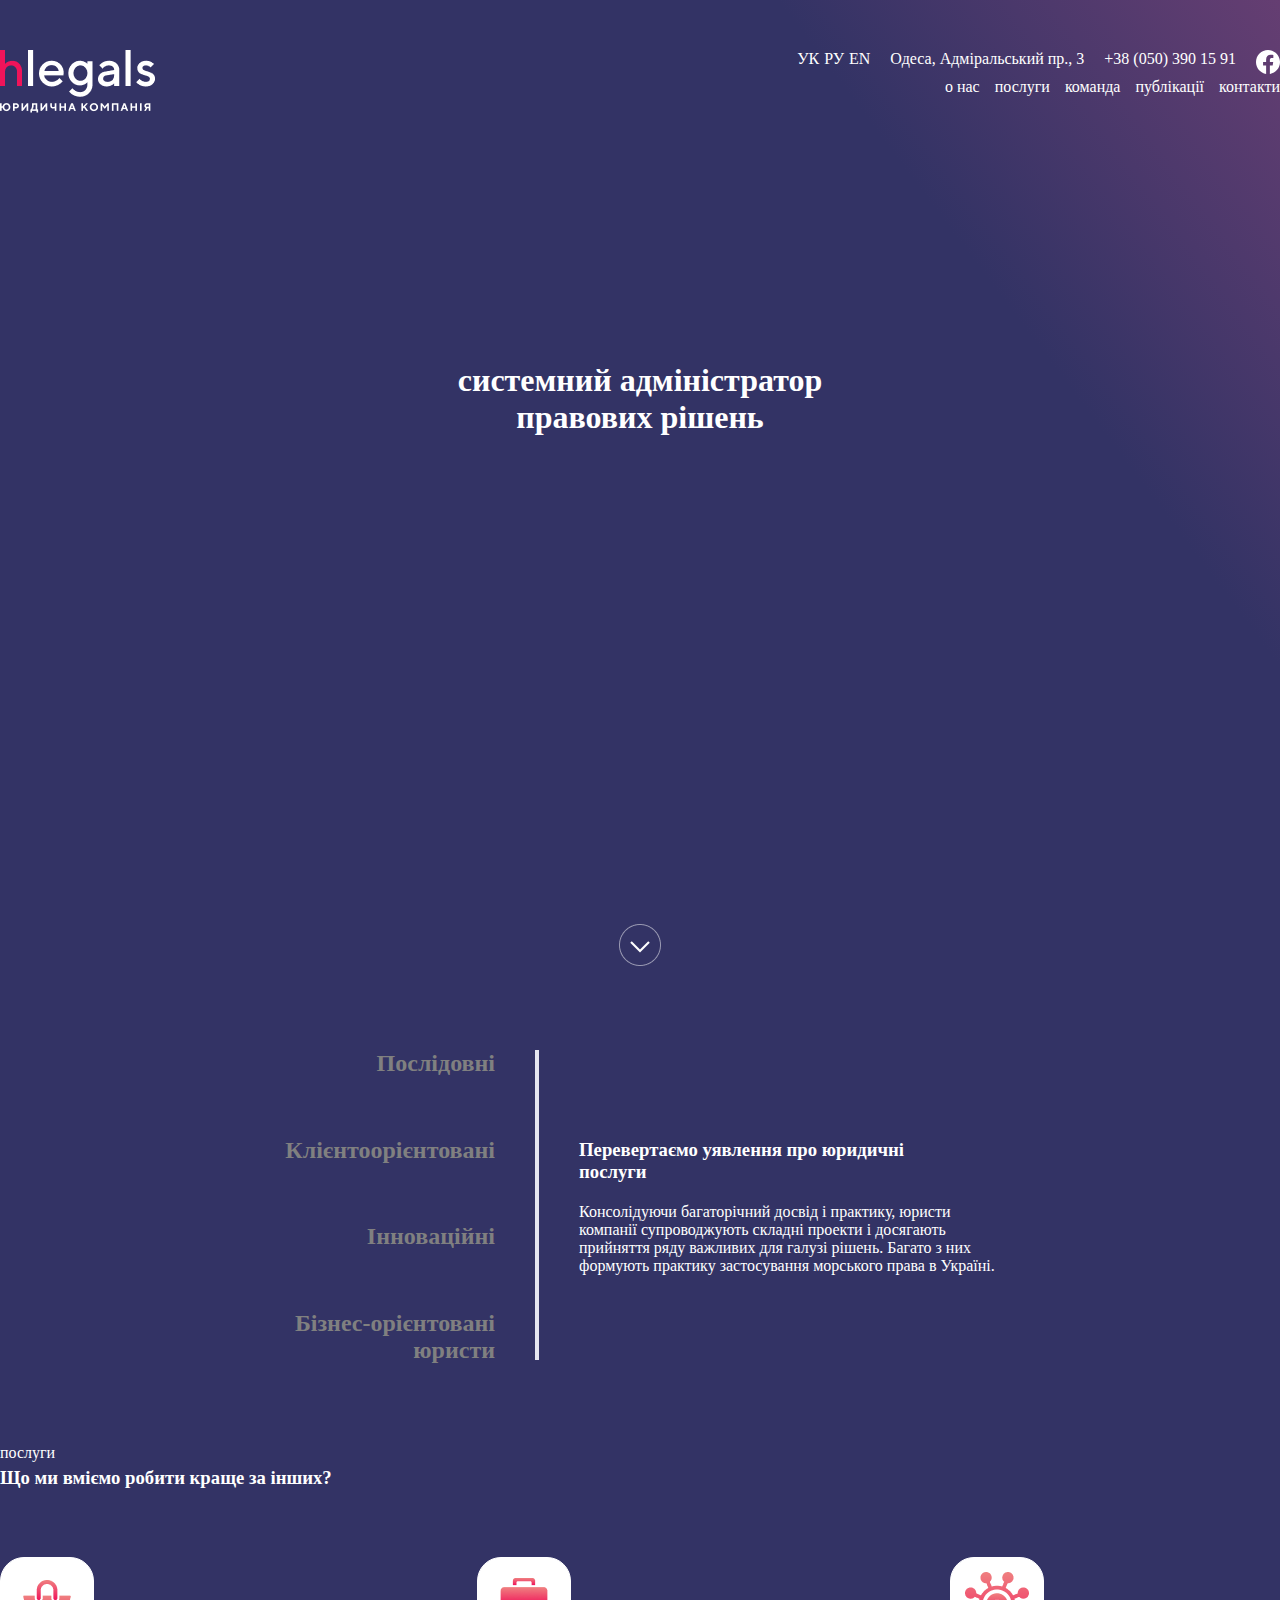
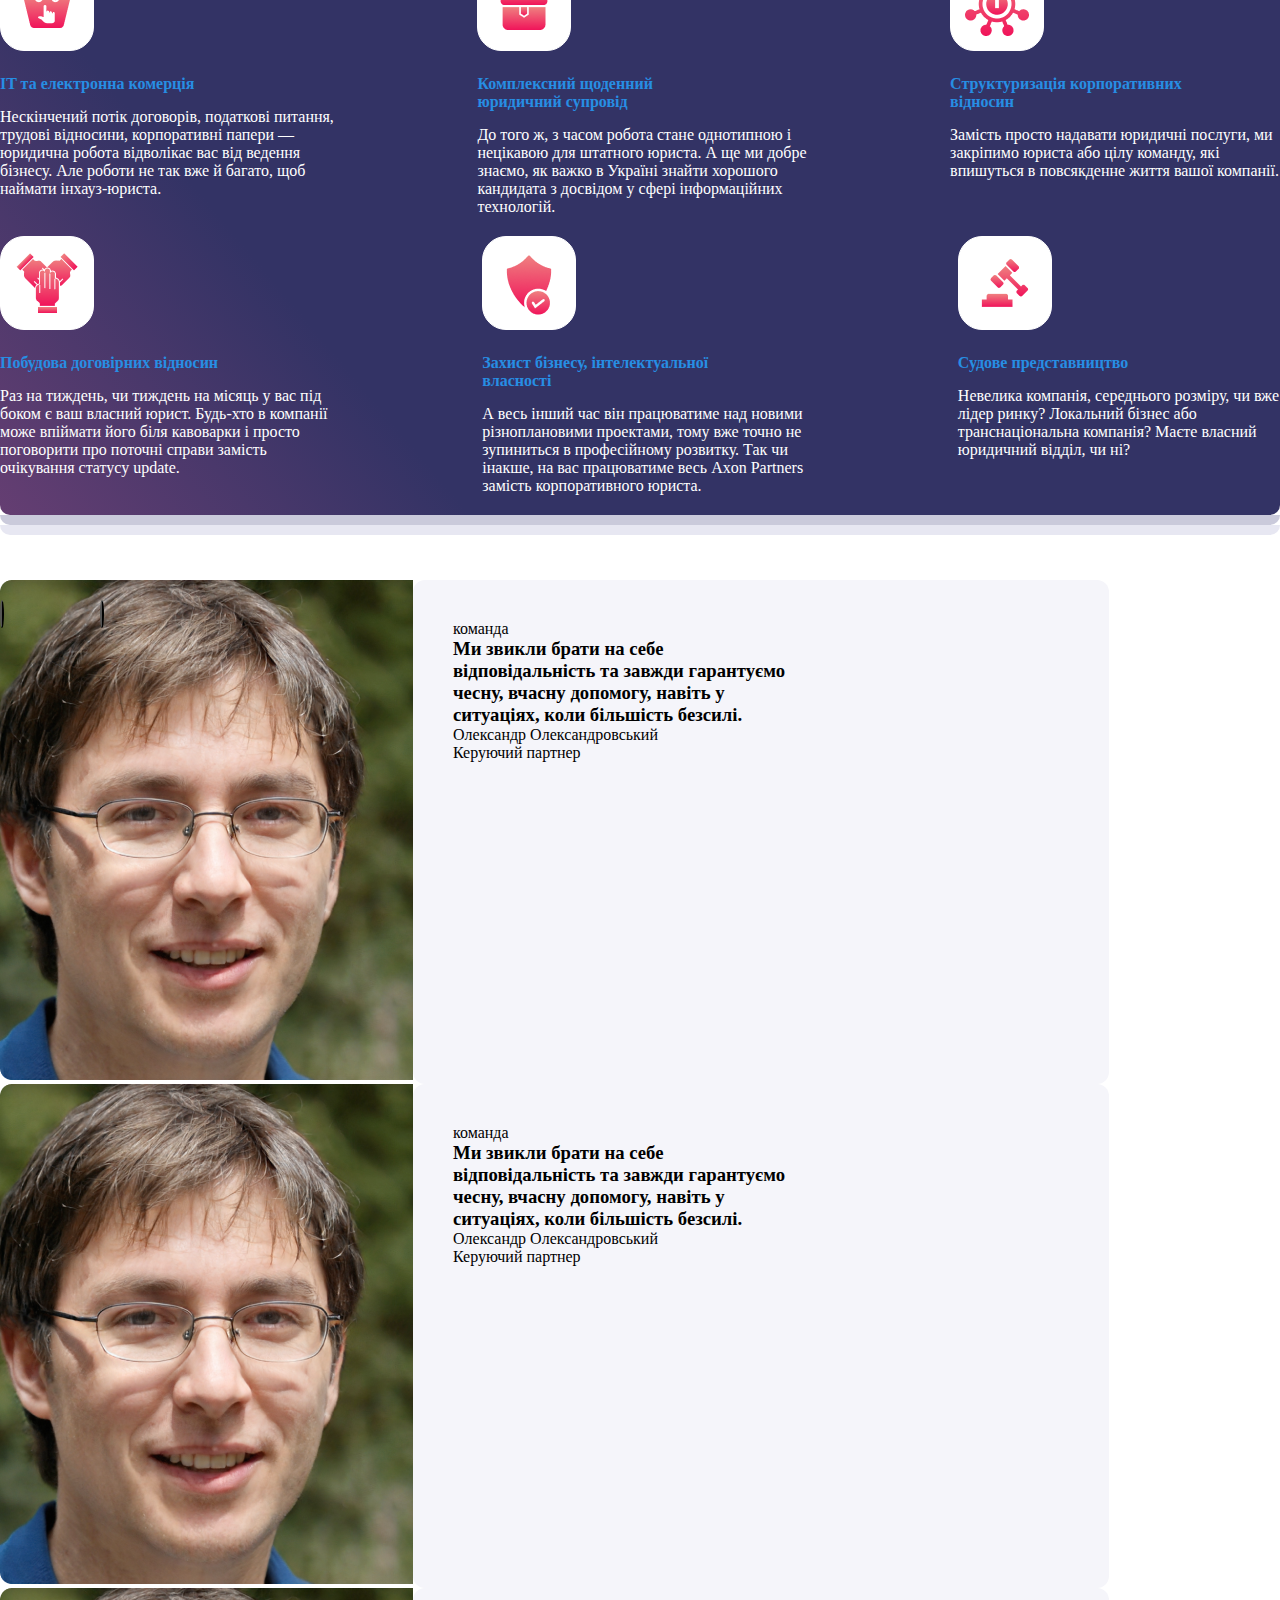
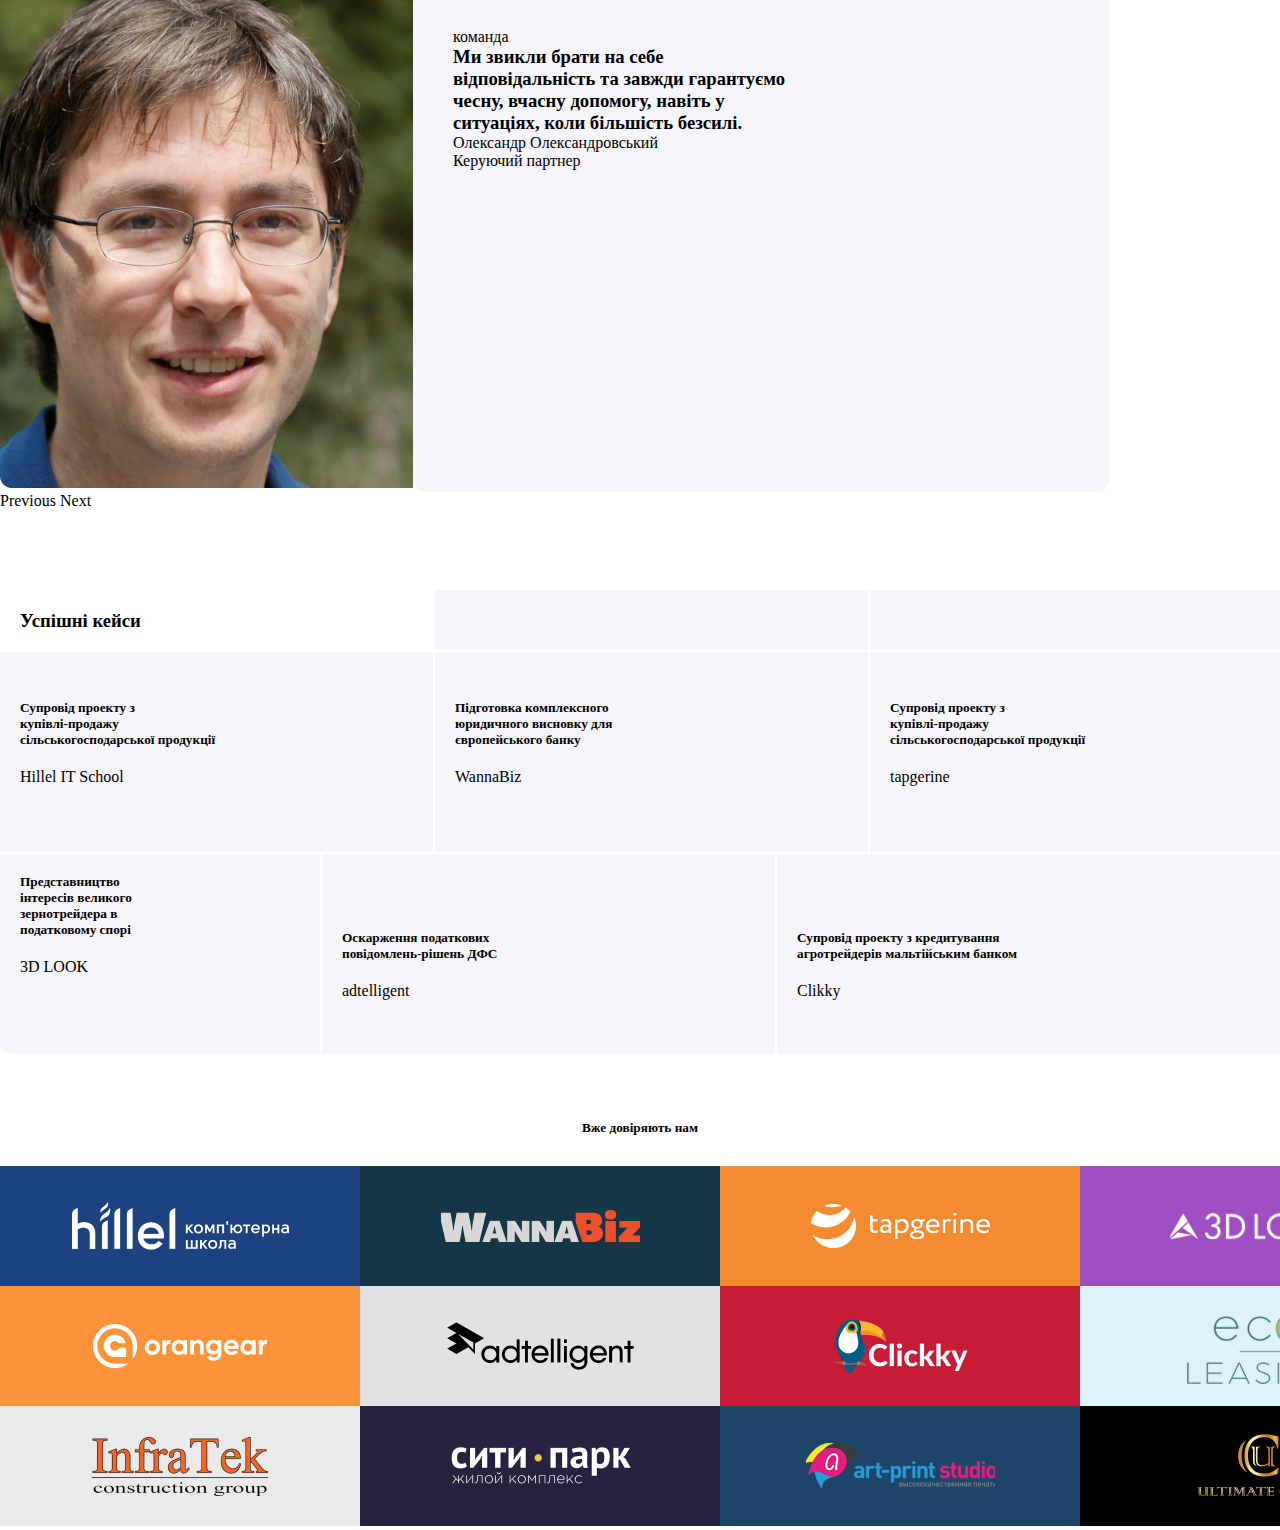
==== index.html @ 495574b4 "a lot of work to do" ====
<!DOCTYPE html>
<html lang="en">
<head>
    <meta charset="UTF-8">
    <meta http-equiv="X-UA-Compatible" content="IE=edge">
    <meta name="viewport" content="width=device-width, initial-scale=1.0">
    <link href="https://cdn.jsdelivr.net/npm/bootstrap@5.3.0-alpha1/dist/css/bootstrap.min.css" rel="stylesheet" integrity="sha384-GLhlTQ8iRABdZLl6O3oVMWSktQOp6b7In1Zl3/Jr59b6EGGoI1aFkw7cmDA6j6gD" crossorigin="anonymous">
    <link rel="stylesheet" href="./styles/styles.css">
    <script src="https://cdn.jsdelivr.net/npm/@popperjs/core@2.11.6/dist/umd/popper.min.js" integrity="sha384-oBqDVmMz9ATKxIep9tiCxS/Z9fNfEXiDAYTujMAeBAsjFuCZSmKbSSUnQlmh/jp3" crossorigin="anonymous"></script>
<script src="https://cdn.jsdelivr.net/npm/bootstrap@5.3.0-alpha1/dist/js/bootstrap.min.js" integrity="sha384-mQ93GR66B00ZXjt0YO5KlohRA5SY2XofN4zfuZxLkoj1gXtW8ANNCe9d5Y3eG5eD" crossorigin="anonymous"></script>
    <title>Exam</title>
</head>
<body>
<header class="gradient_bg">
<div class="container white_text">
<div class="wrap nav_position">
<div class="Logo"><a href=""><img src="./images/Logo_Min.png" alt="LOGO"></a></div>
<div>
<ul class="wrap">
    <li><div class="text_colour localization"><a href="#">УК</a></div></li>
    <li><div class="text_colour localization"><a href="#">РУ</a></div></li>
    <li><div class="text_colour localization"><a href="#">EN</a></div></li>
    <li><div class="text_colour first_nav_position"><a href="#">Одеса, Адміральський пр., 3</a></div></li>
    <li><div class="text_colour first_nav_position"><a href="#">+38 (050) 390 15 91</a></div></li>
    <li><div class="text_colour first_nav_position"><a href="#"><img src="./images/FB.svg" alt="FB"></a></div></li>
</ul>

<ul class="wrap last_nav">
    <li>
        <div class="text_colour"><a href="#">о нас</a></div>
    </li>
    <li>
        <div class="text_colour"><a href="#">послуги</a></div>
    </li>
    <li>
        <div class="text_colour"><a href="#">команда</a></div>
    </li>
    <li>
        <div class="text_colour"><a href="#">публікації</a></div>
    </li>
    <li>
        <div class="text_colour"><a href="#">контакти</a></div>
    </li>

</ul>
</div>


</div>
<div class="wrap title_position">
<div>
    <h1 class="text_colour title">системний адміністратор<br>правових рішень</h1>
</div>

</div>
<div class="wrap scroll">
<div><a href=""><img src="./images/Scroll_down.png" alt="scrollDown"></a></div>
</div>
</div>
</header>
<!-- OUR FACILITIES SECTION  -->
<section class="gradient_bg reverse">
<div class="container">
<div class="wrap add_for_facilities">
<div class="wrap left_add_position"> 
<h2>Послідовні</h2>
<h2>Клієнтоорієнтовані</h2>
<h2>Інноваційні</h2>
<h2>Бізнес-орієнтовані<br>
    юристи</h2>
</div>
<div class="separator_position"><img src="./images/Separator.png" alt="Separator"></div>
<div class="wrap right_add_position"><h3>Перевертаємо уявлення про юридичні<br> послуги</h3>
<p>Консолідуючи багаторічний досвід і практику, юристи<br>
     компанії супроводжують складні проекти і досягають<br>
      прийняття ряду важливих для галузі рішень. Багато з них<br>
       формують практику застосування морського права в Україні.</p>
</div>
</div>
<!-- ABOUT OUR WORK -->
<div class="wrap about_our_work">
<p>послуги</p>
<h3>Що ми вміємо робити краще за інших?</h3>
</div>
<div>
   <ul class="wrap pros_of_us"><li>
    <img src="./images/E_comerce.png" alt="E_comerce">
    <h4>IT та електронна комерція</h4>
    <p>Нескінчений потік договорів, податкові питання,<br>
        трудові відносини, корпоративні папери —<br>
        юридична робота відволікає вас від ведення<br>
        бізнесу. Але роботи не так вже й багато, щоб<br>
         наймати інхауз-юриста. </p>
   </li>
   <!-- second -->
   <li>
    <img src="./images/Bag.png" alt="E_comerce">
    <h4>Комплексний щоденний<br>
        юридичний супровід</h4>
    <p>До того ж, з часом робота стане однотипною і<br>
         нецікавою для штатного юриста. А ще ми добре<br>
          знаємо, як важко в Україні знайти хорошого<br>
           кандидата з досвідом у сфері інформаційних<br>
            технологій. </p>
   </li>
   <!-- third  -->
   <li>
    <img src="./images/Structurization.png" alt="E_comerce">
    <h4>Структуризація корпоративних<br> відносин</h4>
    <p>Замість просто надавати юридичні послуги, ми<br>
         закріпимо юриста або цілу команду, які<br>
          впишуться в повсякденне життя вашої компанії. </p>
   </li>
   <!-- fourth  -->
   <li>
    <img src="./images/Three_hands.png" alt="E_comerce">
    <h4>Побудовa договірних відносин</h4>
    <p>Раз на тиждень, чи тиждень на місяць у вас під<br>
         боком є ваш власний юрист. Будь-хто в компанії<br>
          може впіймати його біля кавоварки і просто<br>
           поговорити про поточні справи замість<br>
            очікування статусу update.

    </p>
   </li>
   <!-- fifth  -->
   <li>
    <img src="./images/Shield.png" alt="E_comerce">
    <h4>Захист бізнесу, інтелектуальної<br> власності</h4>
    <p>А весь інший час він працюватиме над новими<br>
         різноплановими проектами, тому вже точно не<br>
          зупиниться в професійному розвитку. Так чи<br>
           інакше, на вас працюватиме весь Axon Partners<br>
            замість корпоративного юриста. </p>
   </li>
   <!-- sixth  -->
   <li>
    <img src="./images/Hammer.png" alt="E_comerce">
    <h4>Судове представництво</h4>
    <p>Невелика компанія, середнього розміру, чи вже<br>
         лідер ринку? Локальний бізнес або<br>
          транснаціональна компанія? Маєте власний<br>
           юридичний відділ, чи ні?</p>
   </li>
   </ul> 
</div>
</div>
</section>
<section>
    <div class="container grey_line_cont"><div class="wrap grey_line"></div>
<div class="container white_line_cont"><div class="white_line"></div></div>
    </section>
    <section class="carousel_top_position">
        <div class="container">
            <div class="wrap carousel_btn">
                <div id="carouselExampleIndicators" class="carousel slide">
                    <div class="carousel-indicators">
                      <button type="button" data-bs-target="#carouselExampleIndicators" data-bs-slide-to="0" class="active" aria-current="true" aria-label="Slide 1" id="circles circ_1"></button>
                      <button type="button" data-bs-target="#carouselExampleIndicators" data-bs-slide-to="1" aria-label="Slide 2" class="circles circ_2"></button>
                      <button type="button" data-bs-target="#carouselExampleIndicators" data-bs-slide-to="2" aria-label="Slide 3" class="circles circ_3"></button>
                    </div>
                    <div class="carousel-inner">
                      <div class="carousel-item active">
                        <div class="wrap">
                        <div>
                        <img src="./images/portrait.png" class="d-block w-100" alt="portrait">
                    </div>
                    <div class="text_carousel_position">
                        <p>команда</p>
                      <h3>Ми звикли брати на себе<br> відповідальність та завжди гарантуємо<br> чесну, вчасну допомогу, навіть у<br> ситуаціях, коли більшість безсилі.</h3>
                      <p>Олександр Олександровський</p>
                      <p>Керуючий партнер</p>

                    </div>

                      </div>
                      <div class="carousel-item">
                        <div class="wrap">
                            <div>
                            <img src="./images/portrait.png" class="d-block w-100" alt="portrait">
                        </div>
                        <div class="text_carousel_position">
                            <p>команда</p>
                          <h3>Ми звикли брати на себе<br> відповідальність та завжди гарантуємо<br> чесну, вчасну допомогу, навіть у<br> ситуаціях, коли більшість безсилі.</h3>
                          <p>Олександр Олександровський</p>
                          <p>Керуючий партнер</p>
    
                        </div>
    
                          </div>
                      </div>
                      <div class="carousel-item">
                        <div class="wrap">
                            <div>
                            <img src="./images/portrait.png" class="d-block w-100" alt="portrait">
                        </div>
                        <div class="text_carousel_position">
                            <p>команда</p>
                          <h3>Ми звикли брати на себе<br> відповідальність та завжди гарантуємо<br> чесну, вчасну допомогу, навіть у<br> ситуаціях, коли більшість безсилі.</h3>
                          <p>Олександр Олександровський</p>
                          <p>Керуючий партнер</p>
    
                        </div>
    
                          </div>
                      </div>
                    </div>
                    
                      <span class="carousel-control-prev-icon" aria-hidden="true"></span>
                      <span class="visually-hidden">Previous</span>
                    </button>
                    
                      <span class="carousel-control-next-icon" aria-hidden="true"></span>
                      <span class="visually-hidden">Next</span>
                    </button>
                  </div>
            </div>
        </div>
    </section>
    <section class="progress_of_success">
     <div class="container">
    <div class="main_ggrid_top">
        <div class="successful_projects"><h3>Успішні кейси</h3> </div>
        <div class="first_prjct"><h5>Супровід проекту з<br> купівлі-продажу<br> сільськогосподарської продукції</h5>
        <p>Hillel IT School</p>
    
        </div>
        <div class="second_prjct"> </div>
        <div class="third_prjct"><h5>Підготовка комплексного<br> юридичного висновку для<br> європейського банку</h5>
        
            <p>WannaBiz</p> </div>
        <div class="fourth_prjct"> </div>
        <div class="fifth_prjct"> <h5>Супровід проекту з<br> купівлі-продажу<br> сільськогосподарської продукції</h5> <div>
            <p>tapgerine</p></div>
        </div>
        <div class="main_ggrid_down">
            <div class="sixth_prjct"> <h5>Представництво<br> інтересів великого<br> зернотрейдера в<br> податковому спорі</h5>
            <p>3D LOOK</p>
            </div>
            <div class="seventh_prjct"><h5>Оскарження податкових<br> повідомлень-рішень ДФС</h5> 
            <p>adtelligent</p>
            </div>
            <div class="eighth_prjct"> <h5>Супровід проекту з кредитування<br> агротрейдерів мальтійським банком</h5>
            <p>Clikky</p>
            </div>
            </div>
     </div>
    </section>
    <section>
        <div class="container unusual_cont">
<div class="wrap companies_trust">
    <h5>Вже довіряють нам</h5>
</div>
<div class="parent">
    <div class="div1"><img src="./images/hillel.png" alt="hillel"> </div>
    <div class="div2"><img src="./images/wannabiz.png" alt="wannabiz"> </div>
    <div class="div3"><img src="./images/tapgerine.png" alt="tapgerine"> </div>
    <div class="div4"><img src="./images/3d_look.png" alt="3d_look"> </div>
    <div class="div5"><img src="./images/orangear.png" alt="orangear"> </div>
    <div class="div6"><img src="./images/adtelligent.png" alt="adtelligent"> </div>
    <div class="div7"><img src="./images/clickky.png" alt="clickky"> </div>
    <div class="div8"><img src="./images/eco_leasing.png" alt="eco_leasing"> </div>
    <div class="div9"><img src="./images/infratek.png" alt="infratek"> </div>
    <div class="div10"><img src="./images/citypark.png" alt="citypark"> </div>
    <div class="div11"><img src="./images/art_print.png" alt="art_print"> </div>
    <div class="div12"><img src="./images/ultimate_card.png" alt="ultimate_card"> </div>
    </div>
</div>
    </section>
</body>
</html>
---- styles/styles.css ----
@font-face {
  font-family: "TT Norms";
  src: url("TTNorms-Medium.eot");
  src: url("TTNorms-Medium.eot?#iefix") format("embedded-opentype"), url("TTNorms-Medium.woff2") format("woff2"), url("TTNorms-Medium.woff") format("woff"), url("TTNorms-Medium.ttf") format("truetype"), url("TTNorms-Medium.svg#TTNorms-Medium") format("svg");
  font-weight: 500;
  font-style: normal;
  font-display: swap;
}
@font-face {
  font-family: "TT Norms";
  src: url("TTNorms-Regular.eot");
  src: url("TTNorms-Regular.eot?#iefix") format("embedded-opentype"), url("TTNorms-Regular.woff2") format("woff2"), url("TTNorms-Regular.woff") format("woff"), url("TTNorms-Regular.ttf") format("truetype"), url("TTNorms-Regular.svg#TTNorms-Regular") format("svg");
  font-weight: normal;
  font-style: normal;
  font-display: swap;
}
@font-face {
  font-family: "TT Norms";
  src: url("TTNorms-Bold.eot");
  src: url("TTNorms-Bold.eot?#iefix") format("embedded-opentype"), url("TTNorms-Bold.woff2") format("woff2"), url("TTNorms-Bold.woff") format("woff"), url("TTNorms-Bold.ttf") format("truetype"), url("TTNorms-Bold.svg#TTNorms-Bold") format("svg");
  font-weight: bold;
  font-style: normal;
  font-display: swap;
}
* {
  margin: 0;
  padding: 0;
  box-sizing: border-box;
}

ol, ul {
  list-style: none;
}

a {
  text-decoration: none;
}

.container {
  max-width: 1320px;
  margin: 0 auto;
}

.wrap {
  display: flex;
  flex-direction: row;
  flex-wrap: wrap;
}

.nav_position {
  justify-content: space-between;
  padding-top: 50px;
}

.title_position {
  justify-content: center;
  padding-top: 245px;
  padding-bottom: 488px;
}

.gradient_bg {
  background: linear-gradient(53deg, rgb(51, 51, 101) 75%, rgb(101, 62, 114) 100%);
}

.text_colour {
  color: white;
}
.text_colour a {
  color: white;
}

.first_nav_position {
  padding-left: 20px;
}

.localization {
  padding-left: 5px;
}
.localization a:active {
  border: 1px solid #F0145A;
  border-radius: 8px;
  background-color: #F0145A;
}

.last_nav {
  justify-content: flex-end;
}
.last_nav a {
  padding: 20px 0 0 15px;
}

.scroll {
  justify-content: center;
}

.title {
  text-align: center;
}

.add_for_facilities {
  justify-content: center;
  padding: 80px 0 80px 0;
}
.add_for_facilities h3, .add_for_facilities p {
  color: white;
}
.add_for_facilities h2 {
  color: grey;
}

.separator_position {
  padding: 0 40px 0 40px;
}

.right_add_position {
  flex-direction: column;
  justify-content: center;
}
.right_add_position p {
  padding-top: 20px;
}

.left_add_position {
  flex-direction: column;
  justify-content: space-between;
  text-align: right;
}

.about_our_work {
  flex-direction: column;
  align-content: flex-start;
}
.about_our_work h3 {
  padding: 5px 0 68px 0;
  color: white;
}
.about_our_work p, .about_our_work h4 {
  color: white;
}

.pros_of_us {
  flex-direction: row;
  justify-content: space-between;
  margin-bottom: 0;
}
.pros_of_us li img {
  border: 1px solid white;
  border-radius: 24px;
  background-color: white;
}
.pros_of_us li h4 {
  padding: 20px 0 15px 0;
  color: #278EE3;
}
.pros_of_us li p {
  padding-bottom: 20px;
  padding-right: 1px;
  color: white;
}

.reverse {
  background: linear-gradient(230deg, rgb(51, 51, 101) 79%, rgb(101, 62, 114) 100%);
  border-bottom-left-radius: 10px;
  border-bottom-right-radius: 10px;
}

.grey_line {
  background: #CACADB;
  border-radius: 0px 0px 12px 12px;
  padding: 0 0 10px 0;
}

.grey_line_cont {
  max-width: 1400px;
}

.white_line_cont {
  max-width: 1360px;
}

.white_line {
  padding: 0 0 10px 0;
  background: #E7E7F2;
  border-radius: 0px 0px 12px 12px;
}

.text_carousel_position {
  background-color: #F5F5FA;
  padding: 40px 324px 0 40px;
  border-radius: 12px;
  position: relative;
}

.carousel-indicators [data-bs-target] {
  background-color: #278EE3;
  padding: 12px 0px;
  border-radius: 50%;
  position: absolute;
  margin-top: 20px;
}

.carousel-indicators [data-bs-target]:nth-child(1) {
  margin-left: -100px;
}

.carousel-indicators [data-bs-target]:nth-child(2) {
  margin-left: 0px;
}

.carousel-indicators [data-bs-target]:nth-child(3) {
  margin-left: 100px;
}

.carousel_top_position {
  padding-top: 45px;
  padding-bottom: 80px;
}

.main_ggrid_top {
  display: grid;
  grid-template-columns: 433px 433px 433px;
  grid-template-rows: 60px 200px;
  grid-column-gap: 2px;
  grid-row-gap: 2px;
}

.successful_projects {
  grid-area: 1/1/2/2;
  background-color: white;
  border-top-left-radius: 12px;
}
.successful_projects h3 {
  padding: 20px 0 20px 20px;
}

.first_prjct {
  grid-area: 2/1/3/2;
  background-color: #F5F5FA;
}
.first_prjct h5 {
  padding: 48px 0 20px 20px;
}
.first_prjct p {
  padding-left: 20px;
}

.second_prjct {
  grid-area: 1/2/2/3;
  background-color: #F5F5FA;
}

.third_prjct {
  grid-area: 2/2/3/3;
  background-color: #F5F5FA;
}
.third_prjct h5 {
  padding: 48px 0 20px 20px;
}
.third_prjct p {
  padding-left: 20px;
}

.fourth_prjct {
  grid-area: 1/3/2/4;
  background-color: #F5F5FA;
  border-top-right-radius: 12px;
}

.fifth_prjct {
  grid-area: 2/3/3/4;
  background-color: #F5F5FA;
}
.fifth_prjct h5 {
  padding: 48px 0 20px 20px;
}
.fifth_prjct p {
  padding-left: 20px;
}

.main_ggrid_down {
  display: grid;
  grid-template-columns: 320px 453px 527px;
  grid-template-rows: 200px;
  grid-column-gap: 2px;
  grid-row-gap: 2px;
}

.sixth_prjct {
  grid-area: 1/1/2/2;
  background-color: #F5F5FA;
  border-bottom-left-radius: 12px;
}
.sixth_prjct h5 {
  padding: 20px 0 20px 20px;
}
.sixth_prjct p {
  padding-left: 20px;
}

.seventh_prjct {
  grid-area: 1/2/2/3;
  background-color: #F5F5FA;
}
.seventh_prjct h5 {
  padding: 76px 0 20px 20px;
}
.seventh_prjct p {
  padding-left: 20px;
}

.eighth_prjct {
  grid-area: 1/3/2/4;
  background-color: #F5F5FA;
  border-bottom-right-radius: 12px;
}
.eighth_prjct h5 {
  padding: 76px 0 20px 20px;
}
.eighth_prjct p {
  padding-left: 20px;
}

.progress_of_success {
  padding-bottom: 36px;
}

.companies_trust {
  padding: 30px;
  justify-content: center;
}

.parent {
  display: grid;
  grid-template-columns: repeat(4, 360px);
  grid-template-rows: repeat(3, 120px);
}

.div1 {
  grid-area: 1/1/2/2;
}

.div2 {
  grid-area: 1/2/2/3;
}

.div3 {
  grid-area: 1/3/2/4;
}

.div4 {
  grid-area: 1/4/2/5;
}

.div5 {
  grid-area: 2/1/3/2;
}

.div6 {
  grid-area: 2/2/3/3;
}

.div7 {
  grid-area: 2/3/3/4;
}

.div8 {
  grid-area: 2/4/3/5;
}

.div9 {
  grid-area: 3/1/4/2;
}

.div10 {
  grid-area: 3/2/4/3;
}

.div11 {
  grid-area: 3/3/4/4;
}

.div12 {
  grid-area: 3/4/4/5;
}

.unusual_cont {
  max-width: 1440px;
}/*# sourceMappingURL=styles.css.map */
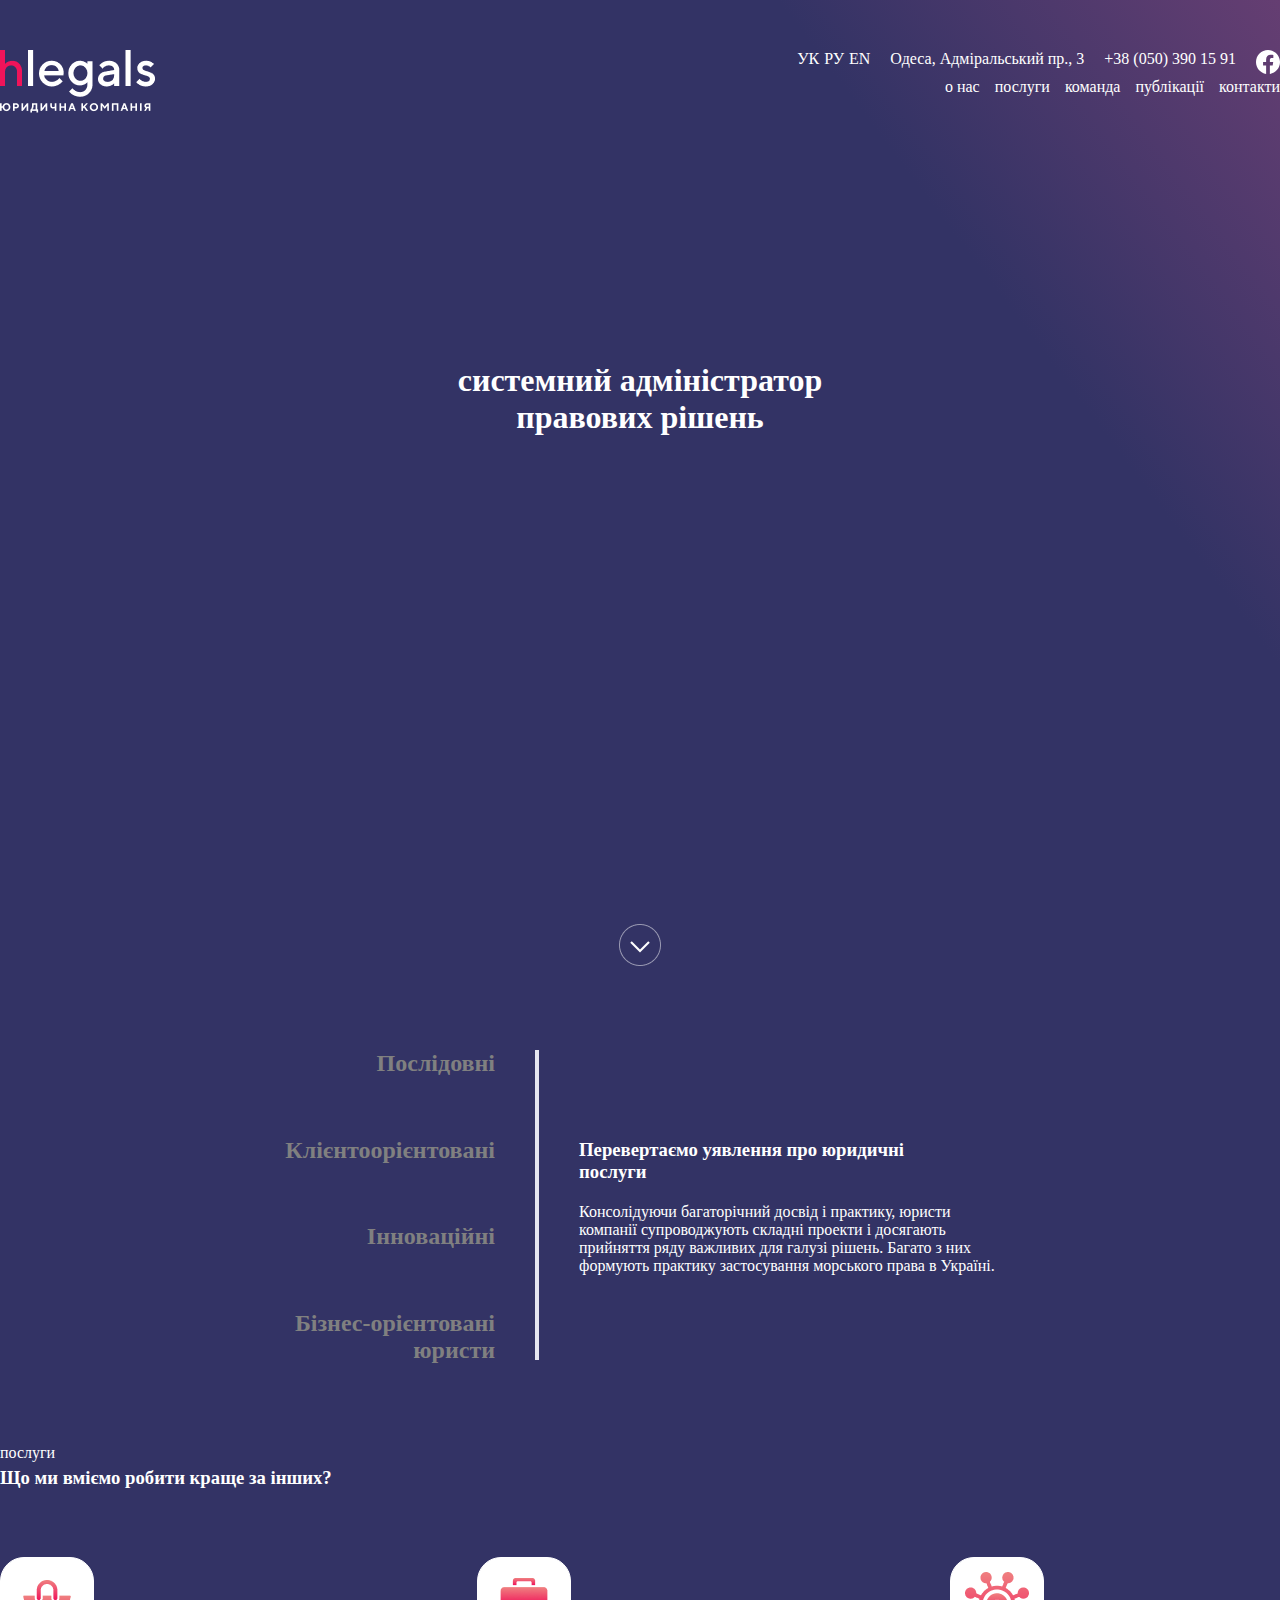
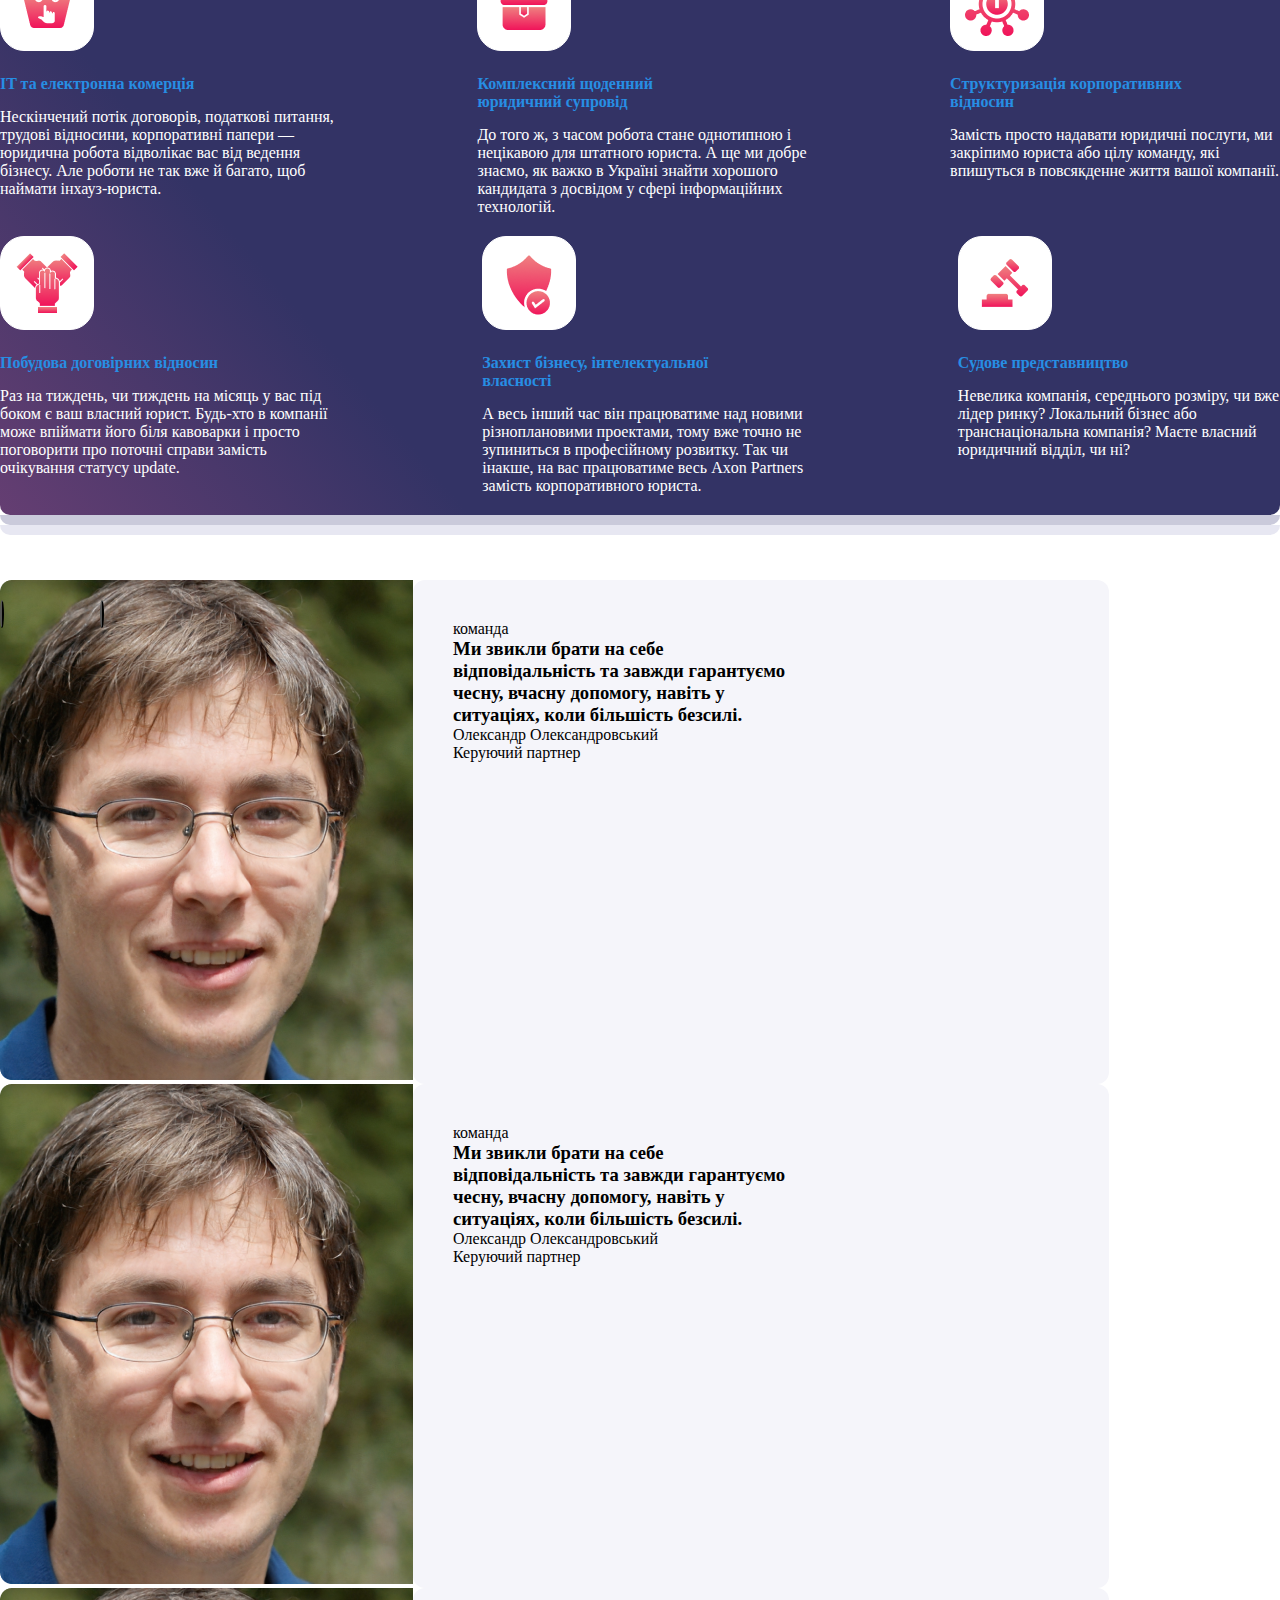
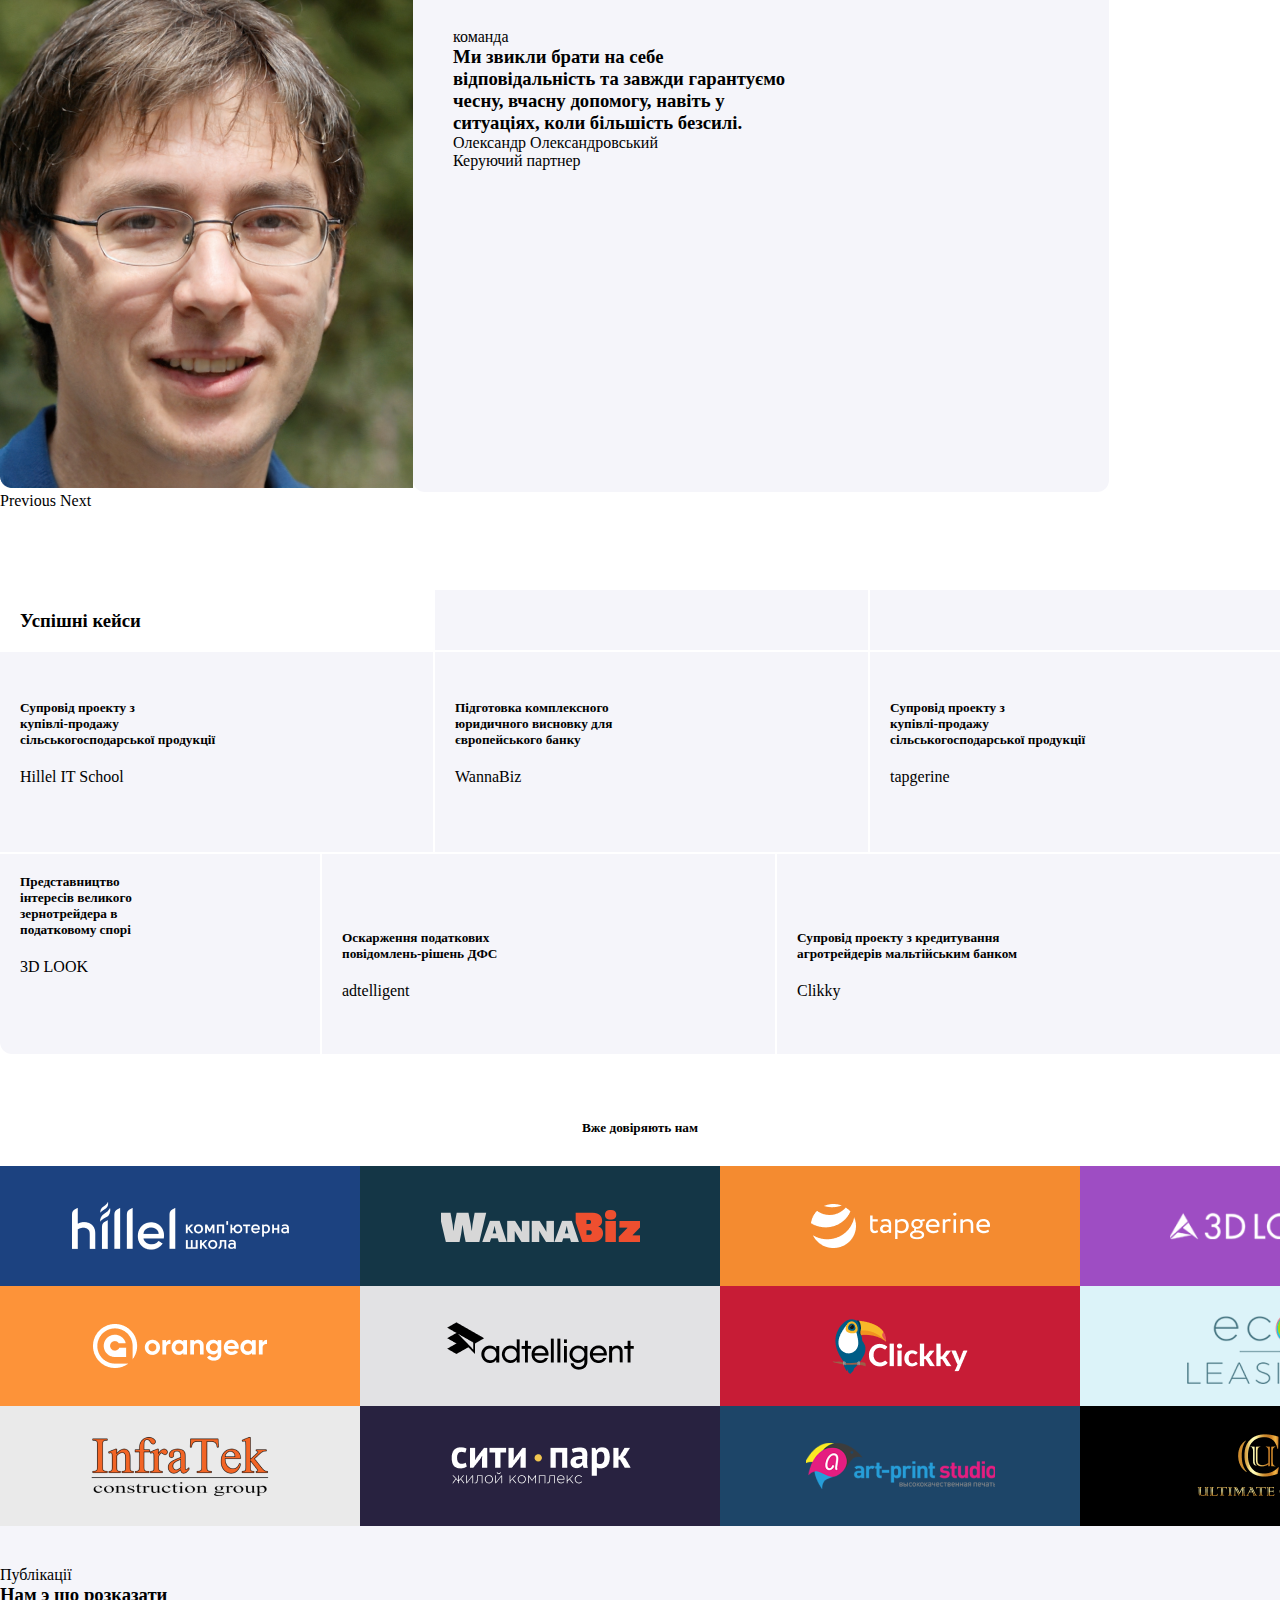
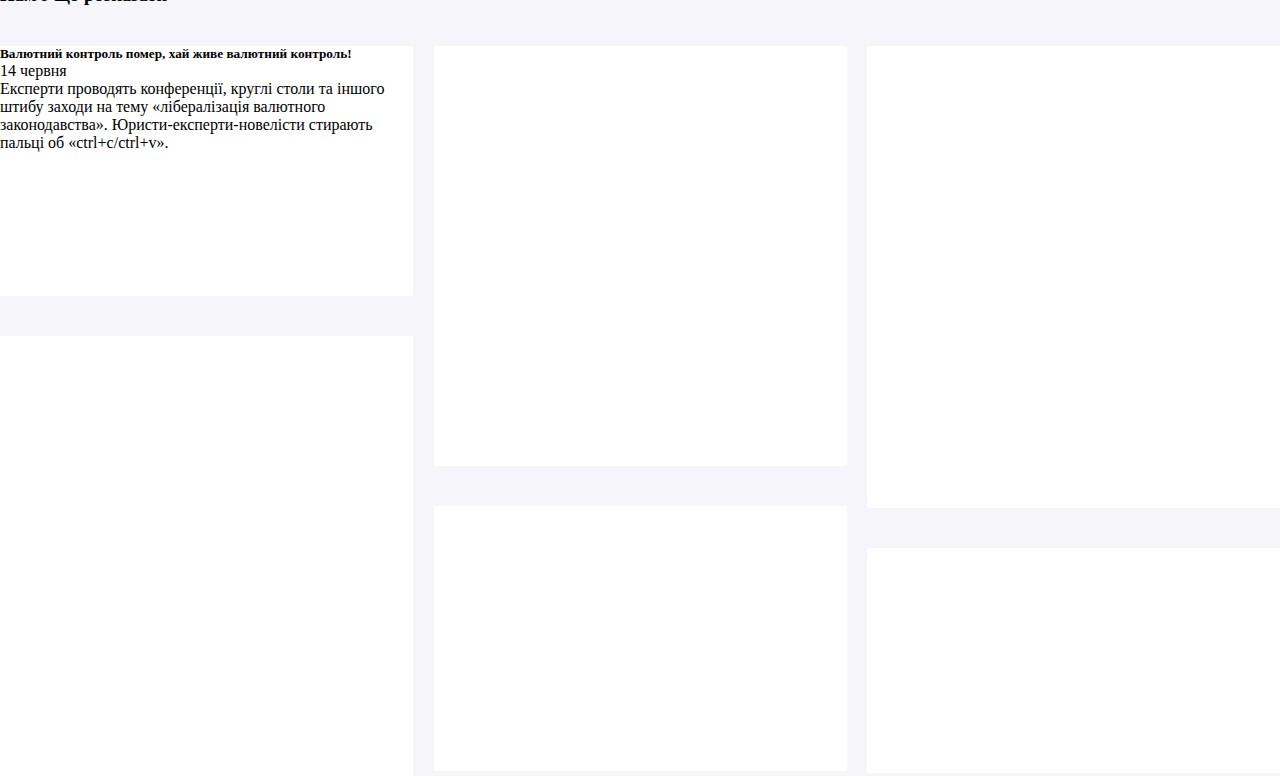
==== commit ac78ddc6: "a lot of work again" ====
--- a/index.html
+++ b/index.html
@@ -267,5 +267,45 @@
     </div>
 </div>
     </section>
+    <section class="publications_bg">
+        <div class="container">
+            <div class="">
+<div class="padd_top"><p>Публікації</p>
+<h3>Нам э що розказати</h3>
+</div>
+<div class="wrap publications">
+    <div class="publications_gridLeft">
+        <div class="gridLeft_item"> <h5>Валютний контроль помер, хай живе валютний контроль!</h5>
+            <p>14 червня</p>
+         <div></div>
+         <p>Експерти проводять конференції, круглі столи та іншого штибу заходи на тему «лібералізація валютного законодавства». Юристи-експерти-новелісти стирають пальці об «ctrl+c/ctrl+v».</p>
+        </div>
+        <div class="gridLeft_item_second"> <img src="" alt="">
+        
+        
+        
+        </div>
+        </div>
+        <div>
+            <div class="publications_gridCenter">
+                <div class="gridCenter_item"> </div>
+                <div class="gridCenter_item_second"> </div>
+                </div>
+        </div>
+        <div>
+        <div class="publications_gridRight">
+            <div class="gridRight_item"> </div>
+            <div class="gridRight_item_second"> </div>
+            </div>
+        </div>
+            
+            
+
+
+</div>
+            </div>
+        </div>
+        
+    </section>
 </body>
 </html>--- a/styles/styles.css
+++ b/styles/styles.css
@@ -385,4 +385,73 @@
 
 .unusual_cont {
   max-width: 1440px;
+}
+
+.padd_top {
+  padding-top: 40px;
+}
+.padd_top h3 {
+  padding-bottom: 40px;
+}
+
+.publications_gridLeft {
+  display: grid;
+  grid-template-columns: 413px;
+  grid-template-rows: 250px 440px;
+  grid-column-gap: 40px;
+  grid-row-gap: 40px;
+}
+
+.gridLeft_item {
+  grid-area: 1/1/2/2;
+  background-color: white;
+}
+
+.gridLeft_item_second {
+  grid-area: 2/1/3/2;
+  background-color: white;
+}
+
+.publications_bg {
+  background-color: #F5F5FA;
+}
+
+.publications_gridCenter {
+  display: grid;
+  grid-template-columns: 413px;
+  grid-template-rows: 420px 265px;
+  grid-column-gap: 0px;
+  grid-row-gap: 40px;
+}
+
+.gridCenter_item {
+  grid-area: 1/1/2/2;
+  background-color: white;
+}
+
+.gridCenter_item_second {
+  grid-area: 2/1/3/2;
+  background-color: white;
+}
+
+.publications_gridRight {
+  display: grid;
+  grid-template-columns: 413px;
+  grid-template-rows: 462px 225px;
+  grid-column-gap: 0px;
+  grid-row-gap: 40px;
+}
+
+.gridRight_item {
+  grid-area: 1/1/2/2;
+  background-color: white;
+}
+
+.gridRight_item_second {
+  grid-area: 2/1/3/2;
+  background-color: white;
+}
+
+.publications {
+  justify-content: space-between;
 }/*# sourceMappingURL=styles.css.map */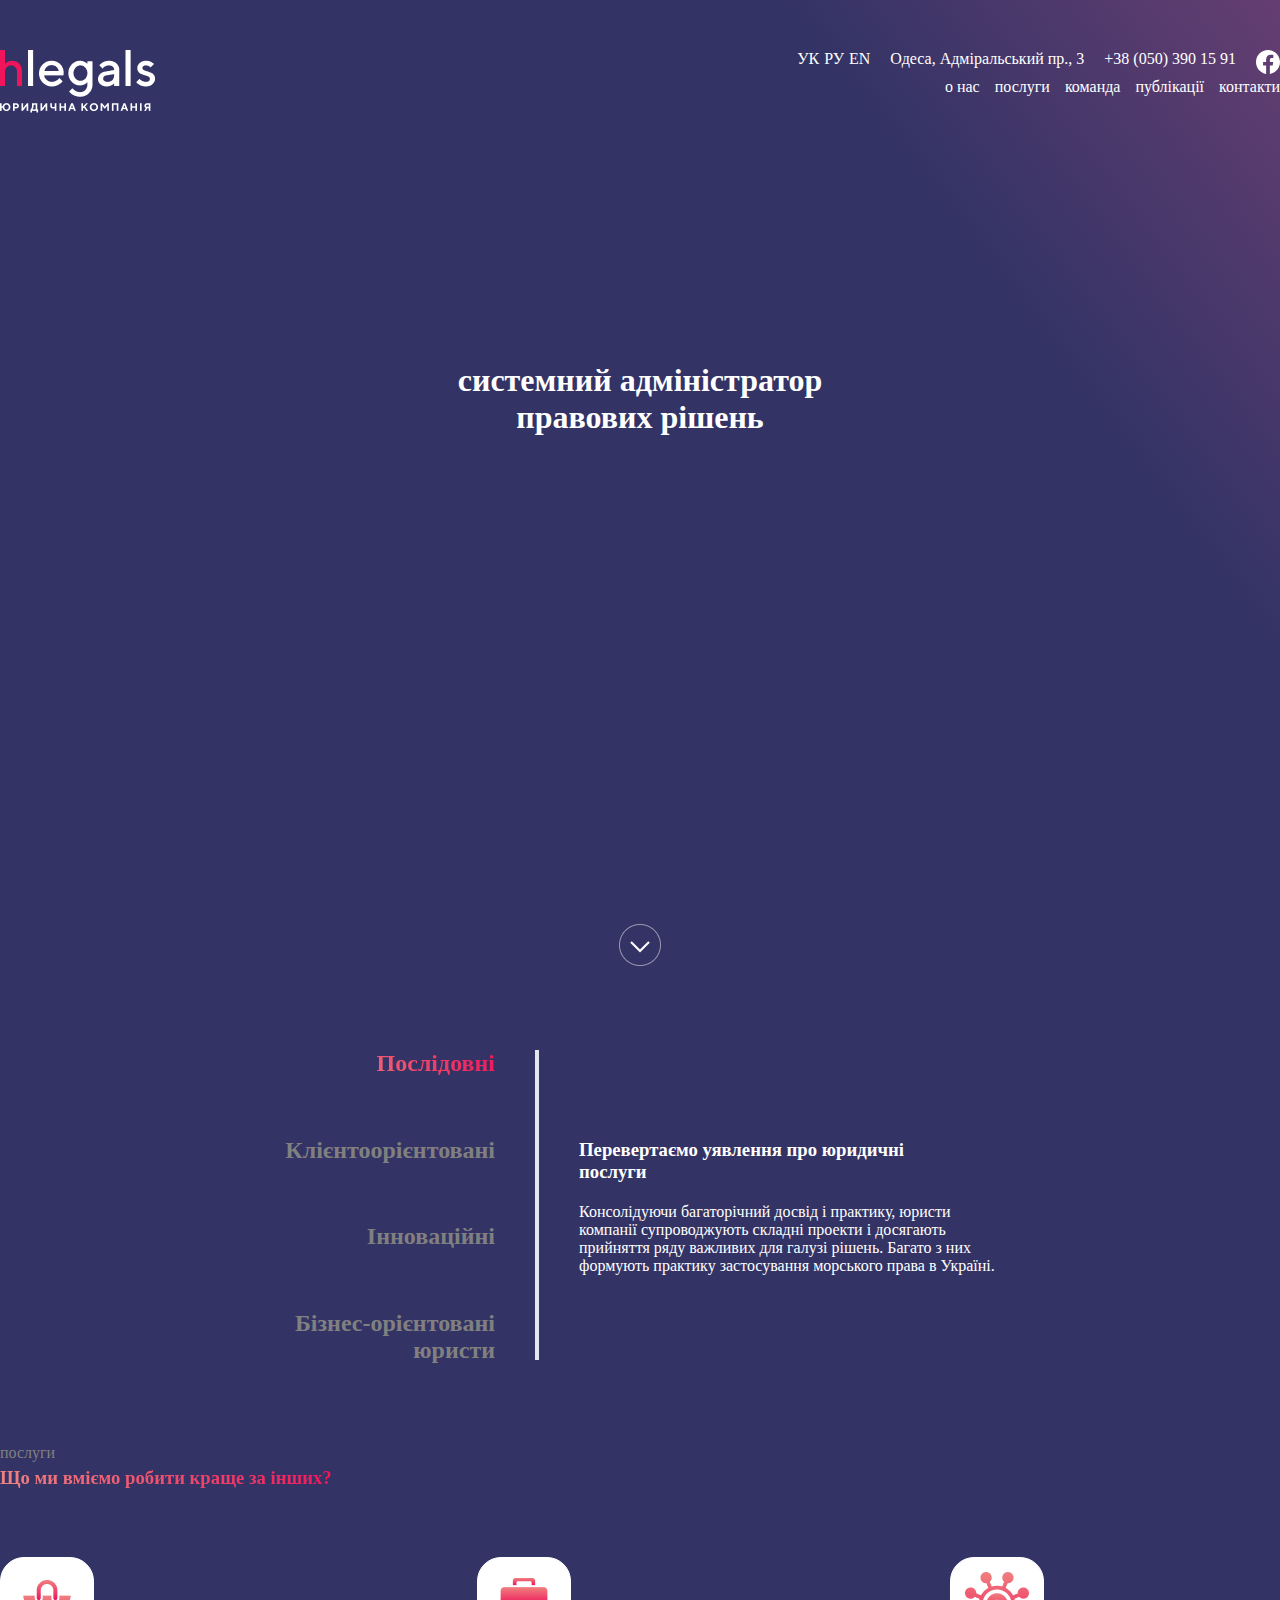
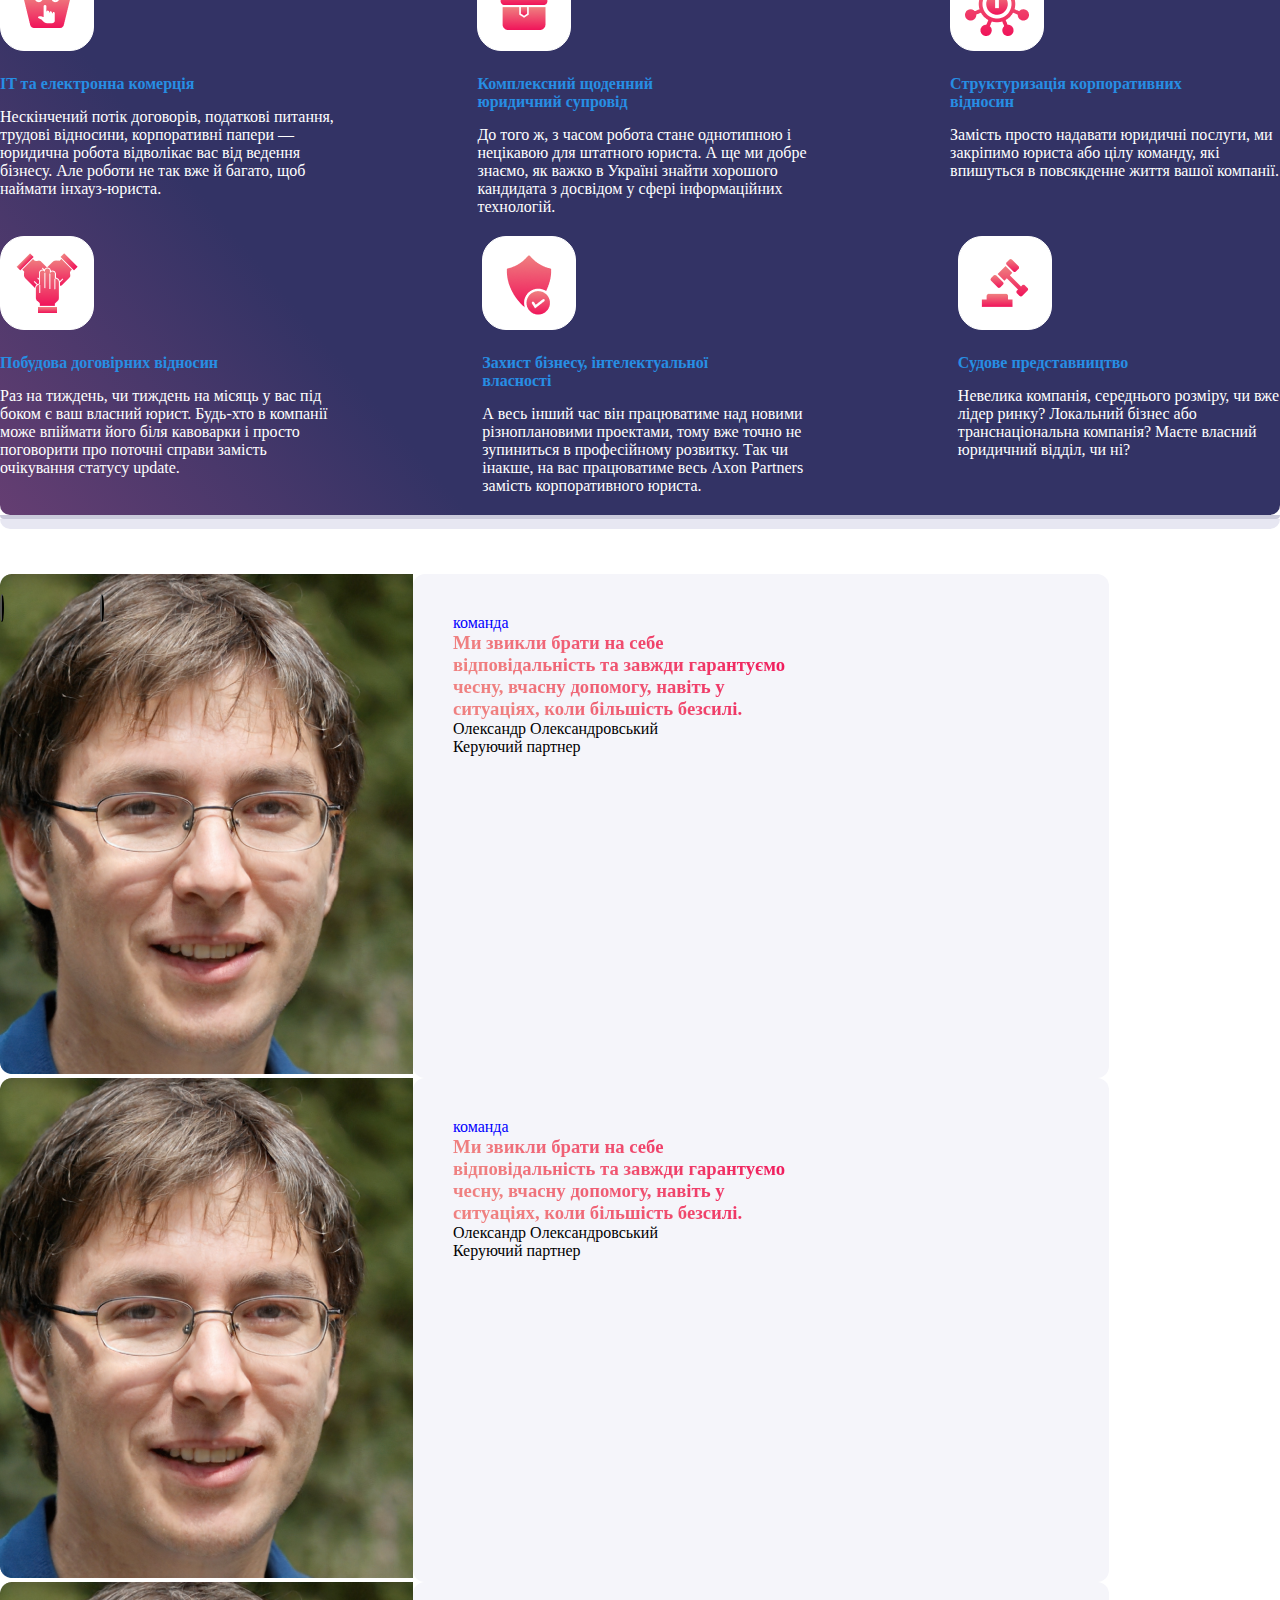
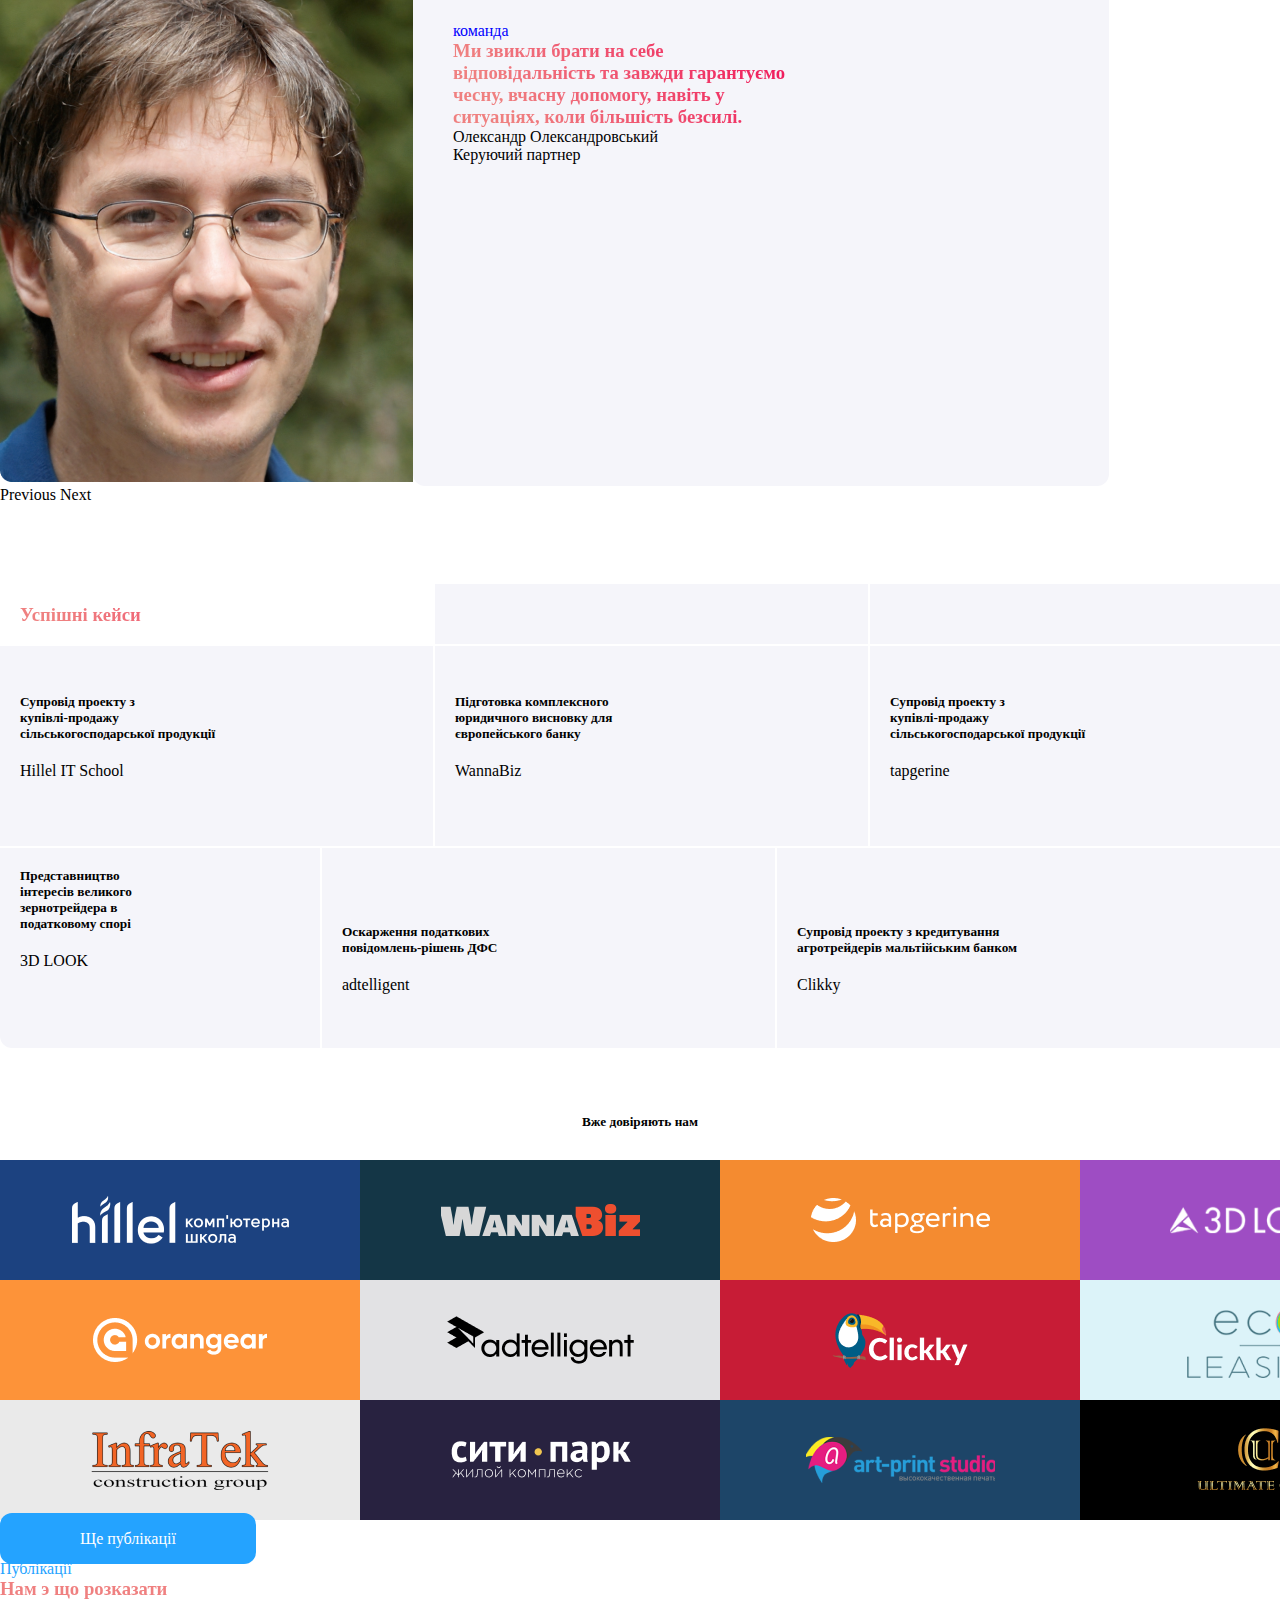
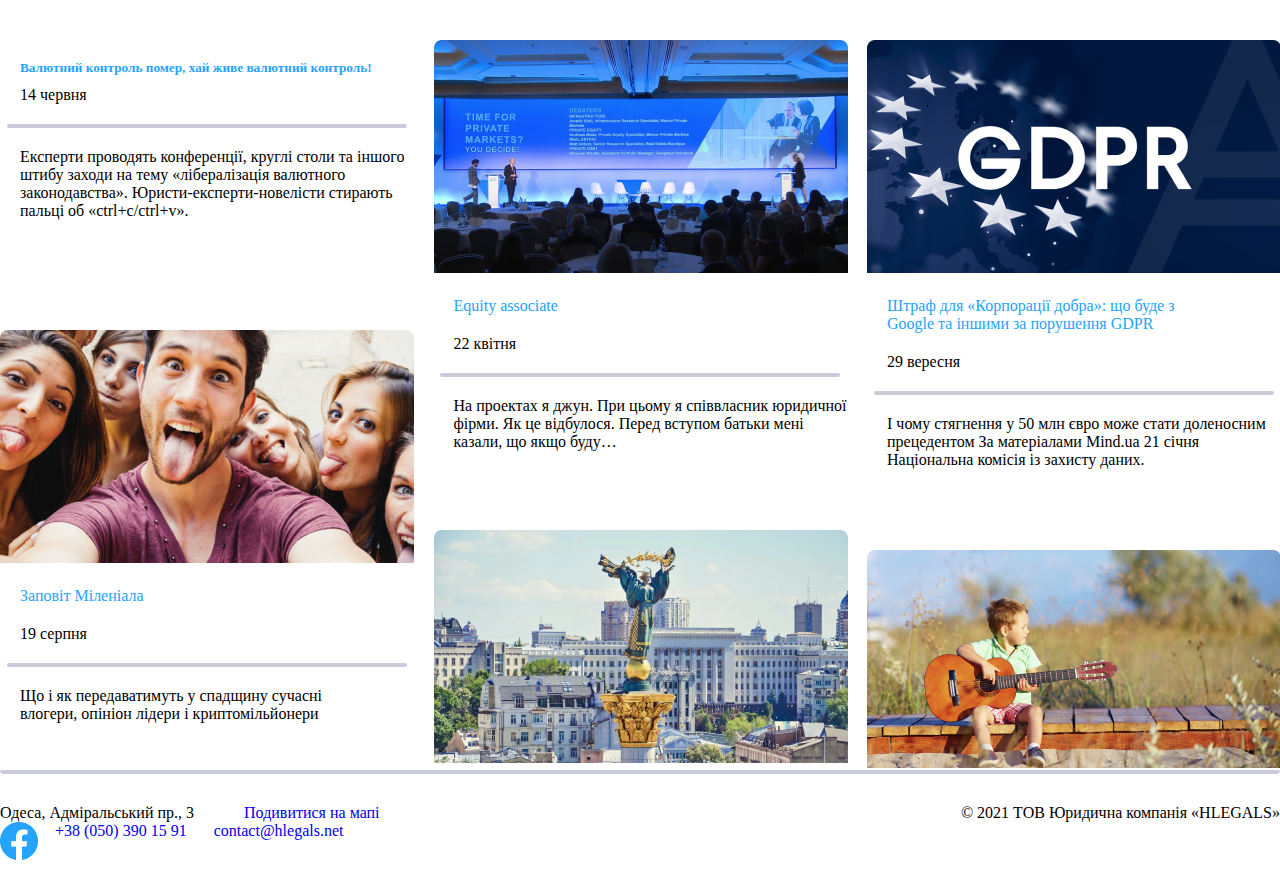
==== commit d0772a95: "commited" ====
--- a/index.html
+++ b/index.html
@@ -277,35 +277,92 @@
     <div class="publications_gridLeft">
         <div class="gridLeft_item"> <h5>Валютний контроль помер, хай живе валютний контроль!</h5>
             <p>14 червня</p>
-         <div></div>
+            <div class="container line_position">
+         <div class="grey_line"></div>
+        </div>
          <p>Експерти проводять конференції, круглі столи та іншого штибу заходи на тему «лібералізація валютного законодавства». Юристи-експерти-новелісти стирають пальці об «ctrl+c/ctrl+v».</p>
         </div>
-        <div class="gridLeft_item_second"> <img src="" alt="">
-        
+        <div class="gridLeft_item_second"> <img src="./images/milenial_img.png" alt="milenial">
+        <p class="top_position milenial">Заповіт Міленіала</p>
+        <p>19 серпня</p>
+        <div class="container line_position">
+        <div class="grey_line"></div>
+        </div>
+        <p>Що і як передаватимуть у спадщину сучасні<br>
+        влогери, опініон лідери і криптомільйонери
+        </p>
         
         
         </div>
         </div>
         <div>
             <div class="publications_gridCenter">
-                <div class="gridCenter_item"> </div>
-                <div class="gridCenter_item_second"> </div>
+                <div class="gridCenter_item"> <img src="./images/Equity_associate_img.png" alt="Equity_associate">
+                    <p class="top_position">Equity associate</p>
+                    <p>22 квітня</p>
+                    <div class="container line_position">
+                    <div class="grey_line"></div>
+                </div>
+                    <p>На проектах я джун. При цьому я співвласник юридичної фірми. Як це відбулося. Перед вступом батьки мені казали, що якщо буду…
+                    </p>
+                
+                </div>
+                <div class="gridCenter_item_second"><img src="./images/Ukraine_img.png" alt="Ukraine" class="btn_position">
+                <div class="btn"> <a href="#">Ще публікації</a></div>
+                </div>
                 </div>
         </div>
         <div>
         <div class="publications_gridRight">
-            <div class="gridRight_item"> </div>
-            <div class="gridRight_item_second"> </div>
-            </div>
-        </div>
+            <div class="gridRight_item"><img src="./images/GDPR.png" alt="GDPR"> 
+                <p class="top_position">Штраф для «Корпорації добра»: що буде з<br> Google та іншими за порушення GDPR</p>
+                <p>29 вересня</p>
+                <div class="container line_position">
+                <div class="grey_line" ></div>
+            </div>
+                <p>І чому стягнення у 50 млн євро може стати доленосним прецедентом За матеріалами Mind.ua 21 січня Національна комісія із захисту даних.
+                </p>
             
             
-
-
-</div>
-            </div>
-        </div>
-        
-    </section>
+            </div>
+            <div class="gridRight_item_second"> <img src="./images/boy_and_guitar.png" alt="boy_and_guitar"></div>
+            </div>
+        </div>
+            
+            
+
+
+</div>
+<div class="blur"></div>
+        <div class="grey_line"></div>
+            </div>
+        </div>
+        
+    </section>
+    <footer class="publications_bg">
+    <section>
+        <div class="container">
+        <div class="wrap footer_top_position">
+<div class="wrap map_section">
+    <p>Одеса, Адміральський пр., 3</p>
+<a href="#">Подивитися на мапі</a>
+</div>
+<div><p>© 2021 ТОВ Юридична компанія «HLEGALS»</p></div>
+        </div>
+        
+    </div>
+    </section>
+    <section >
+        <div class="container">
+            <div class="wrap">
+                <div>
+                <img src="./images/Facebook.png" alt="Facebook">
+            </div>
+                <a href="#" class="tel_number">+38 (050) 390 15 91</a>
+                <a href="#">contact@hlegals.net</a>
+            </div>
+        </div>
+    </section>
+</footer>
 </body>
 </html>--- a/styles/styles.css
+++ b/styles/styles.css
@@ -125,6 +125,12 @@
   justify-content: space-between;
   text-align: right;
 }
+.left_add_position :nth-child(1) {
+  background-image: linear-gradient(53deg, rgb(239, 128, 128) 17%, rgb(240, 20, 90) 100%);
+  -webkit-background-clip: text;
+          background-clip: text;
+  color: transparent;
+}
 
 .about_our_work {
   flex-direction: column;
@@ -132,10 +138,16 @@
 }
 .about_our_work h3 {
   padding: 5px 0 68px 0;
-  color: white;
+  background-image: linear-gradient(53deg, rgb(239, 128, 128) 17%, rgb(240, 20, 90) 100%);
+  -webkit-background-clip: text;
+          background-clip: text;
+  color: transparent;
 }
 .about_our_work p, .about_our_work h4 {
   color: white;
+}
+.about_our_work p {
+  color: gray;
 }
 
 .pros_of_us {
@@ -189,6 +201,15 @@
   padding: 40px 324px 0 40px;
   border-radius: 12px;
   position: relative;
+}
+.text_carousel_position h3 {
+  background-image: linear-gradient(53deg, rgb(239, 128, 128) 17%, rgb(240, 20, 90) 100%);
+  -webkit-background-clip: text;
+          background-clip: text;
+  color: transparent;
+}
+.text_carousel_position :nth-child(1) {
+  color: blue;
 }
 
 .carousel-indicators [data-bs-target] {
@@ -232,6 +253,12 @@
 .successful_projects h3 {
   padding: 20px 0 20px 20px;
 }
+.successful_projects :nth-child(1) {
+  background-image: linear-gradient(53deg, rgb(239, 128, 128) 17%, rgb(240, 20, 90) 100%);
+  -webkit-background-clip: text;
+          background-clip: text;
+  color: transparent;
+}
 
 .first_prjct {
   grid-area: 2/1/3/2;
@@ -393,6 +420,15 @@
 .padd_top h3 {
   padding-bottom: 40px;
 }
+.padd_top :nth-child(1) {
+  color: rgb(36, 163, 255);
+}
+.padd_top :nth-child(2) {
+  background-image: linear-gradient(53deg, rgb(239, 128, 128) 17%, rgb(240, 20, 90) 100%);
+  -webkit-background-clip: text;
+          background-clip: text;
+  color: transparent;
+}
 
 .publications_gridLeft {
   display: grid;
@@ -401,6 +437,9 @@
   grid-column-gap: 40px;
   grid-row-gap: 40px;
 }
+.publications_gridLeft h5 {
+  color: rgb(36, 163, 255);
+}
 
 .gridLeft_item {
   grid-area: 1/1/2/2;
@@ -412,14 +451,32 @@
   background-color: white;
 }
 
+.btn_position {
+  position: relative;
+}
+
+.btn {
+  position: absolute;
+  left: 0px;
+  right: 20px;
+  top: 4730px;
+}
+.btn a {
+  background-color: #24A3FF;
+  color: white;
+  padding: 17px 80px;
+  border-radius: 12px;
+}
+
 .publications_bg {
-  background-color: #F5F5FA;
+  background-color: linear-gradient(180deg, rgba(245, 245, 250, 0) 0%, #F5F5FA 86.5%);
+  overflow: hidden;
 }
 
 .publications_gridCenter {
   display: grid;
   grid-template-columns: 413px;
-  grid-template-rows: 420px 265px;
+  grid-template-rows: 450px 240px;
   grid-column-gap: 0px;
   grid-row-gap: 40px;
 }
@@ -437,7 +494,7 @@
 .publications_gridRight {
   display: grid;
   grid-template-columns: 413px;
-  grid-template-rows: 462px 225px;
+  grid-template-rows: 470px 210px;
   grid-column-gap: 0px;
   grid-row-gap: 40px;
 }
@@ -454,4 +511,53 @@
 
 .publications {
   justify-content: space-between;
+}
+.publications p {
+  margin: 0;
+  padding: 0 0 20px 20px;
+}
+.publications h5 {
+  margin: 0;
+  padding: 20px 0 10px 20px;
+}
+.publications div {
+  border-radius: 12px;
+}
+
+.grey_line {
+  background-color: #CACADB;
+  padding: 2px;
+}
+
+.line_position {
+  max-width: 400px;
+  padding-bottom: 20px;
+}
+
+.blur {
+  filter: blur(100px);
+}
+
+.footer_top_position {
+  justify-content: space-between;
+}
+
+.map_section a {
+  padding-left: 50px;
+}
+
+.tel_number {
+  padding: 0 27px 0 17px;
+}
+
+.top_position {
+  color: rgb(36, 163, 255);
+}
+
+.publications img {
+  padding-bottom: 20px;
+}
+
+.publications_bg {
+  padding-bottom: 30px;
 }/*# sourceMappingURL=styles.css.map */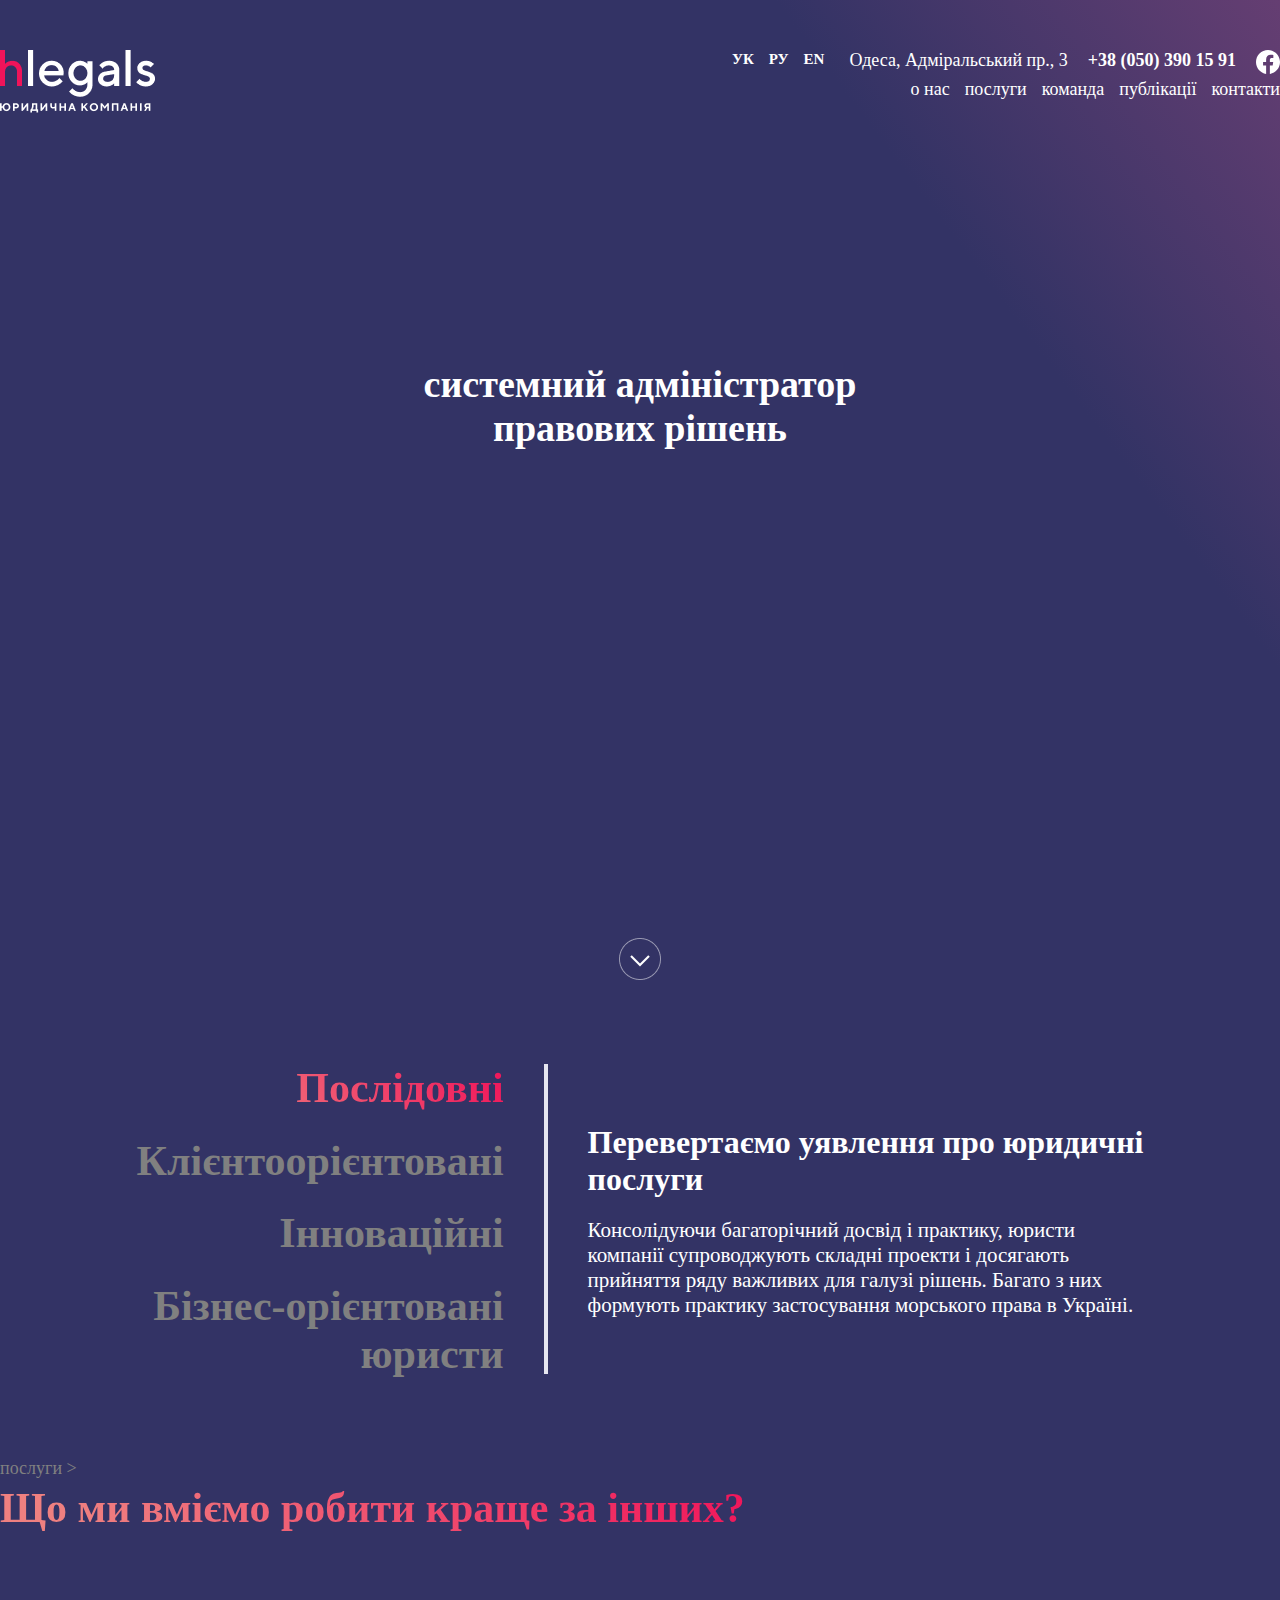
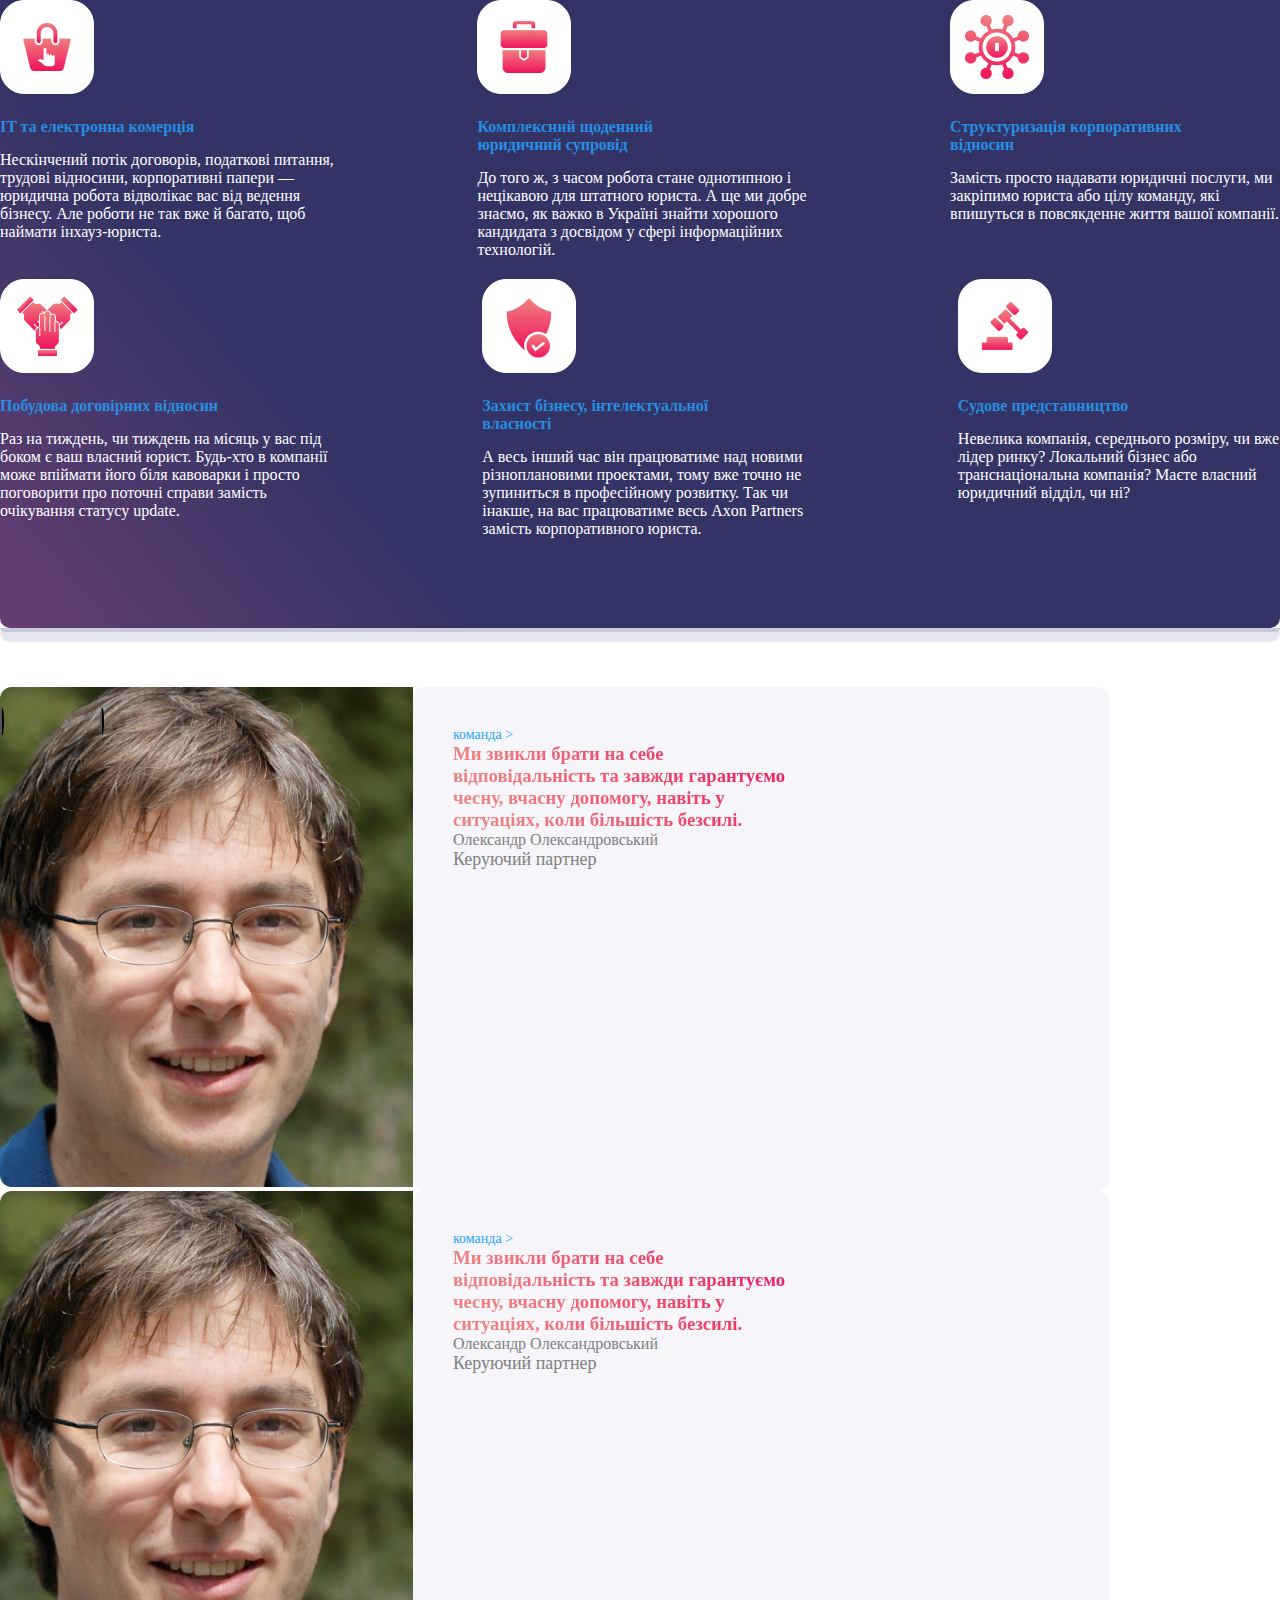
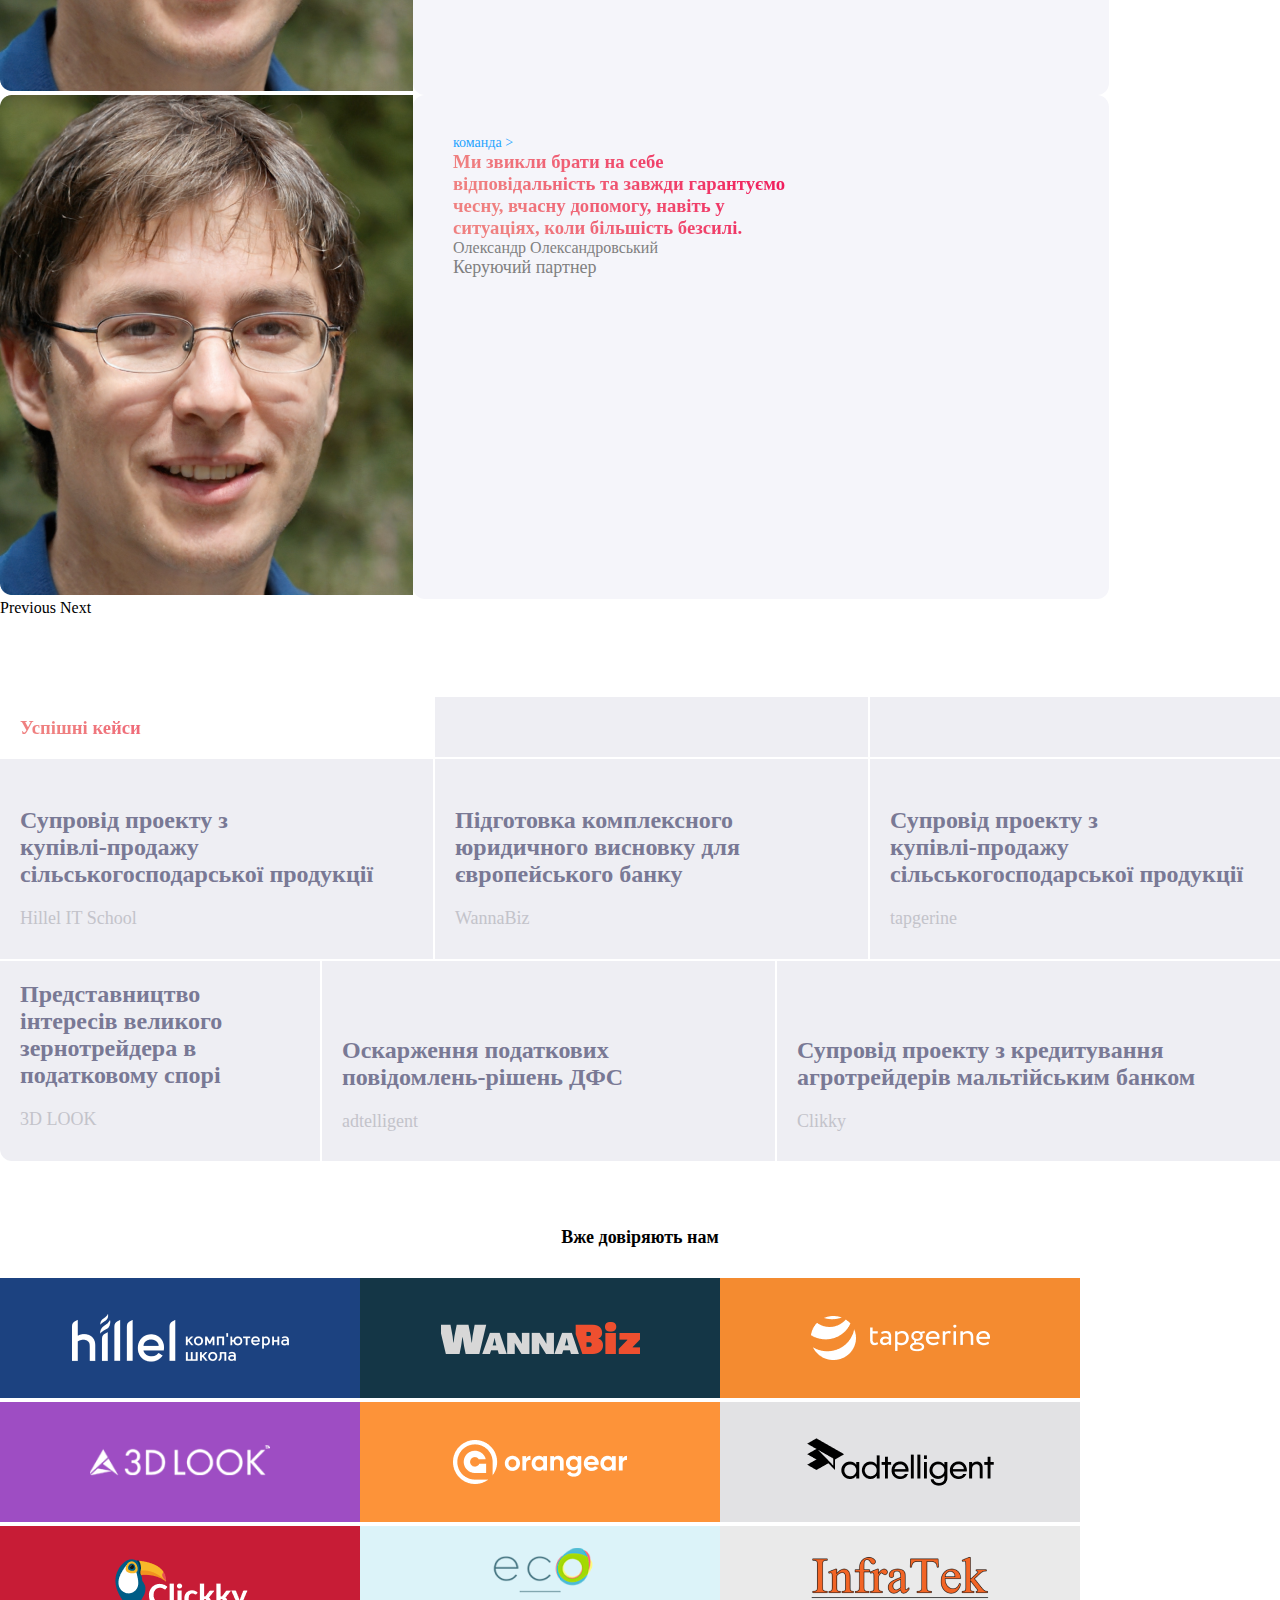
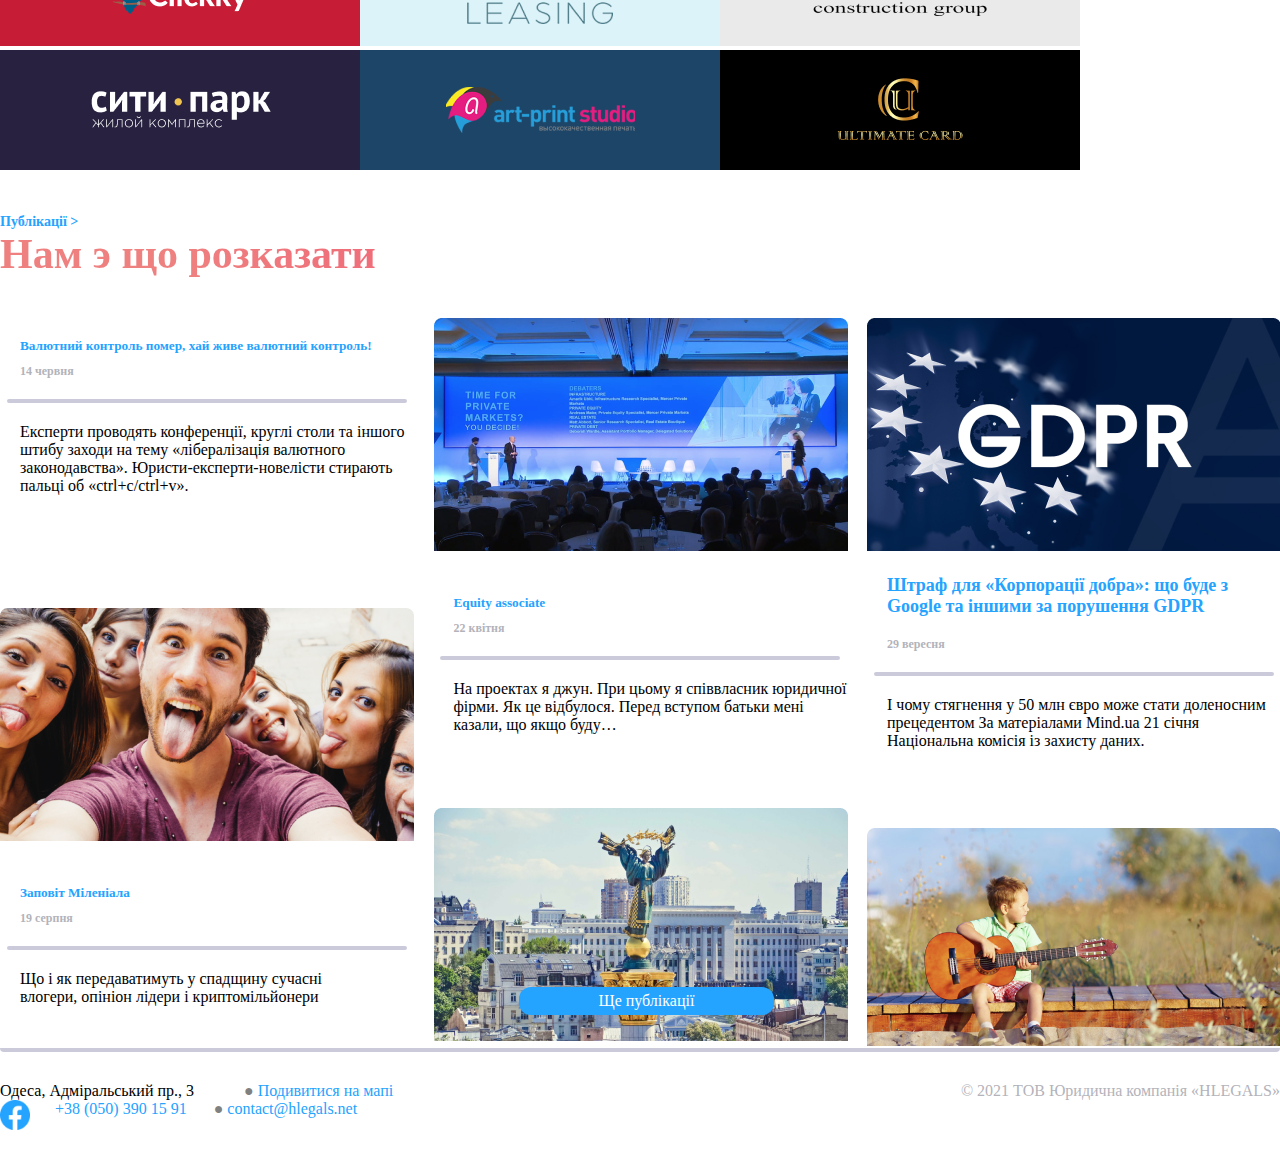
==== commit d8d399b4: "commit again" ====
--- a/index.html
+++ b/index.html
@@ -12,11 +12,12 @@
 </head>
 <body>
 <header class="gradient_bg">
+    <nav>
 <div class="container white_text">
 <div class="wrap nav_position">
 <div class="Logo"><a href=""><img src="./images/Logo_Min.png" alt="LOGO"></a></div>
 <div>
-<ul class="wrap">
+<ul class="wrap NAV_FONT">
     <li><div class="text_colour localization"><a href="#">УК</a></div></li>
     <li><div class="text_colour localization"><a href="#">РУ</a></div></li>
     <li><div class="text_colour localization"><a href="#">EN</a></div></li>
@@ -44,7 +45,7 @@
 
 </ul>
 </div>
-
+</nav>
 
 </div>
 <div class="wrap title_position">
@@ -79,7 +80,7 @@
 </div>
 <!-- ABOUT OUR WORK -->
 <div class="wrap about_our_work">
-<p>послуги</p>
+<p>послуги &#62;</p>
 <h3>Що ми вміємо робити краще за інших?</h3>
 </div>
 <div>
@@ -166,9 +167,9 @@
                         <img src="./images/portrait.png" class="d-block w-100" alt="portrait">
                     </div>
                     <div class="text_carousel_position">
-                        <p>команда</p>
+                        <p>команда &#62;</p>
                       <h3>Ми звикли брати на себе<br> відповідальність та завжди гарантуємо<br> чесну, вчасну допомогу, навіть у<br> ситуаціях, коли більшість безсилі.</h3>
-                      <p>Олександр Олександровський</p>
+                      <h4>Олександр Олександровський</h4>
                       <p>Керуючий партнер</p>
 
                     </div>
@@ -180,7 +181,7 @@
                             <img src="./images/portrait.png" class="d-block w-100" alt="portrait">
                         </div>
                         <div class="text_carousel_position">
-                            <p>команда</p>
+                            <p>команда &#62;</p>
                           <h3>Ми звикли брати на себе<br> відповідальність та завжди гарантуємо<br> чесну, вчасну допомогу, навіть у<br> ситуаціях, коли більшість безсилі.</h3>
                           <p>Олександр Олександровський</p>
                           <p>Керуючий партнер</p>
@@ -195,7 +196,7 @@
                             <img src="./images/portrait.png" class="d-block w-100" alt="portrait">
                         </div>
                         <div class="text_carousel_position">
-                            <p>команда</p>
+                            <p>команда &#62;</p>
                           <h3>Ми звикли брати на себе<br> відповідальність та завжди гарантуємо<br> чесну, вчасну допомогу, навіть у<br> ситуаціях, коли більшість безсилі.</h3>
                           <p>Олександр Олександровський</p>
                           <p>Керуючий партнер</p>
@@ -251,7 +252,7 @@
 <div class="wrap companies_trust">
     <h5>Вже довіряють нам</h5>
 </div>
-<div class="parent">
+<div class="wrap section_12img">
     <div class="div1"><img src="./images/hillel.png" alt="hillel"> </div>
     <div class="div2"><img src="./images/wannabiz.png" alt="wannabiz"> </div>
     <div class="div3"><img src="./images/tapgerine.png" alt="tapgerine"> </div>
@@ -270,21 +271,21 @@
     <section class="publications_bg">
         <div class="container">
             <div class="">
-<div class="padd_top"><p>Публікації</p>
+<div class="padd_top"><p>Публікації &#62;</p>
 <h3>Нам э що розказати</h3>
 </div>
 <div class="wrap publications">
     <div class="publications_gridLeft">
         <div class="gridLeft_item"> <h5>Валютний контроль помер, хай живе валютний контроль!</h5>
-            <p>14 червня</p>
+            <p class="publication_date">14 червня</p>
             <div class="container line_position">
          <div class="grey_line"></div>
         </div>
          <p>Експерти проводять конференції, круглі столи та іншого штибу заходи на тему «лібералізація валютного законодавства». Юристи-експерти-новелісти стирають пальці об «ctrl+c/ctrl+v».</p>
         </div>
         <div class="gridLeft_item_second"> <img src="./images/milenial_img.png" alt="milenial">
-        <p class="top_position milenial">Заповіт Міленіала</p>
-        <p>19 серпня</p>
+        <h5 class="top_position milenial">Заповіт Міленіала</h5>
+        <p class="publication_date">19 серпня</p>
         <div class="container line_position">
         <div class="grey_line"></div>
         </div>
@@ -295,11 +296,12 @@
         
         </div>
         </div>
+        
         <div>
             <div class="publications_gridCenter">
                 <div class="gridCenter_item"> <img src="./images/Equity_associate_img.png" alt="Equity_associate">
-                    <p class="top_position">Equity associate</p>
-                    <p>22 квітня</p>
+                    <h5 class="top_position">Equity associate</h5>
+                    <p class="publication_date">22 квітня</p>
                     <div class="container line_position">
                     <div class="grey_line"></div>
                 </div>
@@ -315,8 +317,8 @@
         <div>
         <div class="publications_gridRight">
             <div class="gridRight_item"><img src="./images/GDPR.png" alt="GDPR"> 
-                <p class="top_position">Штраф для «Корпорації добра»: що буде з<br> Google та іншими за порушення GDPR</p>
-                <p>29 вересня</p>
+                <p class="top_position taxes_google">Штраф для «Корпорації добра»: що буде з<br> Google та іншими за порушення GDPR</p>
+                <p class="publication_date">29 вересня</p>
                 <div class="container line_position">
                 <div class="grey_line" ></div>
             </div>
@@ -331,9 +333,9 @@
             
             
 
-
-</div>
-<div class="blur"></div>
+       
+</div>
+
         <div class="grey_line"></div>
             </div>
         </div>
@@ -345,21 +347,21 @@
         <div class="wrap footer_top_position">
 <div class="wrap map_section">
     <p>Одеса, Адміральський пр., 3</p>
-<a href="#">Подивитися на мапі</a>
-</div>
-<div><p>© 2021 ТОВ Юридична компанія «HLEGALS»</p></div>
+<a href="#"><span class="gray_dot">&#9679;</span> Подивитися на мапі</a>
+</div>
+<div><p class="copyright_company">© 2021 ТОВ Юридична компанія «HLEGALS»</p></div>
         </div>
         
     </div>
     </section>
     <section >
         <div class="container">
-            <div class="wrap">
+            <div class="wrap blue_">
                 <div>
-                <img src="./images/Facebook.png" alt="Facebook">
+                <img src="./images/Facebook.png" alt="Facebook" class="FB_img">
             </div>
                 <a href="#" class="tel_number">+38 (050) 390 15 91</a>
-                <a href="#">contact@hlegals.net</a>
+                <a href="#"><span class="gray_dot">&#9679;</span> contact@hlegals.net</a>
             </div>
         </div>
     </section>
--- a/styles/styles.css
+++ b/styles/styles.css
@@ -67,6 +67,8 @@
 }
 .text_colour a {
   color: white;
+  font-size: 18px;
+  font-weight: medium;
 }
 
 .first_nav_position {
@@ -76,7 +78,12 @@
 .localization {
   padding-left: 5px;
 }
-.localization a:active {
+.localization a {
+  font-size: 15px;
+  font-weight: bold;
+  padding: 5px;
+}
+.localization a:hover {
   border: 1px solid #F0145A;
   border-radius: 8px;
   background-color: #F0145A;
@@ -95,6 +102,8 @@
 
 .title {
   text-align: center;
+  font-size: 38px;
+  font-weight: medium;
 }
 
 .add_for_facilities {
@@ -118,6 +127,12 @@
 }
 .right_add_position p {
   padding-top: 20px;
+  font-size: 21px;
+  font-weight: 300;
+}
+.right_add_position h3 {
+  font-size: 32px;
+  font-weight: auto;
 }
 
 .left_add_position {
@@ -130,6 +145,10 @@
   -webkit-background-clip: text;
           background-clip: text;
   color: transparent;
+}
+.left_add_position h2 {
+  font-size: 42px;
+  font-weight: auto;
 }
 
 .about_our_work {
@@ -142,18 +161,26 @@
   -webkit-background-clip: text;
           background-clip: text;
   color: transparent;
+  font-size: 42px;
+  font-weight: auto;
 }
 .about_our_work p, .about_our_work h4 {
   color: white;
 }
 .about_our_work p {
   color: gray;
+  font-size: 18px;
+  font-weight: 260;
+}
+.about_our_work h4 {
+  font-size: 24px;
 }
 
 .pros_of_us {
   flex-direction: row;
   justify-content: space-between;
   margin-bottom: 0;
+  padding-bottom: 70px;
 }
 .pros_of_us li img {
   border: 1px solid white;
@@ -209,7 +236,18 @@
   color: transparent;
 }
 .text_carousel_position :nth-child(1) {
-  color: blue;
+  color: #24A3FF;
+  font-size: 14px;
+}
+.text_carousel_position :nth-child(4) {
+  color: grey;
+  font-size: 18px;
+  font-weight: 400;
+}
+.text_carousel_position :nth-child(3) {
+  color: grey;
+  font-size: 16px;
+  font-weight: 400;
 }
 
 .carousel-indicators [data-bs-target] {
@@ -262,46 +300,58 @@
 
 .first_prjct {
   grid-area: 2/1/3/2;
-  background-color: #F5F5FA;
+  background-color: #eeeef3;
 }
 .first_prjct h5 {
   padding: 48px 0 20px 20px;
+  color: #797995;
+  font-size: 24px;
 }
 .first_prjct p {
   padding-left: 20px;
+  font-size: 18px;
+  color: #C3C3CA;
 }
 
 .second_prjct {
   grid-area: 1/2/2/3;
-  background-color: #F5F5FA;
+  background-color: #eeeef3;
 }
 
 .third_prjct {
   grid-area: 2/2/3/3;
-  background-color: #F5F5FA;
+  background-color: #eeeef3;
 }
 .third_prjct h5 {
   padding: 48px 0 20px 20px;
+  color: #797995;
+  font-size: 24px;
 }
 .third_prjct p {
   padding-left: 20px;
+  font-size: 18px;
+  color: #C3C3CA;
 }
 
 .fourth_prjct {
   grid-area: 1/3/2/4;
-  background-color: #F5F5FA;
+  background-color: #eeeef3;
   border-top-right-radius: 12px;
 }
 
 .fifth_prjct {
   grid-area: 2/3/3/4;
-  background-color: #F5F5FA;
+  background-color: #eeeef3;
 }
 .fifth_prjct h5 {
   padding: 48px 0 20px 20px;
+  color: #797995;
+  font-size: 24px;
 }
 .fifth_prjct p {
   padding-left: 20px;
+  font-size: 18px;
+  color: #C3C3CA;
 }
 
 .main_ggrid_down {
@@ -314,37 +364,49 @@
 
 .sixth_prjct {
   grid-area: 1/1/2/2;
-  background-color: #F5F5FA;
+  background-color: #eeeef3;
   border-bottom-left-radius: 12px;
 }
 .sixth_prjct h5 {
   padding: 20px 0 20px 20px;
+  color: #797995;
+  font-size: 24px;
 }
 .sixth_prjct p {
   padding-left: 20px;
+  font-size: 18px;
+  color: #C3C3CA;
 }
 
 .seventh_prjct {
   grid-area: 1/2/2/3;
-  background-color: #F5F5FA;
+  background-color: #eeeef3;
 }
 .seventh_prjct h5 {
   padding: 76px 0 20px 20px;
+  color: #797995;
+  font-size: 24px;
 }
 .seventh_prjct p {
   padding-left: 20px;
+  font-size: 18px;
+  color: #C3C3CA;
 }
 
 .eighth_prjct {
   grid-area: 1/3/2/4;
-  background-color: #F5F5FA;
+  background-color: #eeeef3;
   border-bottom-right-radius: 12px;
 }
 .eighth_prjct h5 {
   padding: 76px 0 20px 20px;
+  color: #797995;
+  font-size: 24px;
 }
 .eighth_prjct p {
   padding-left: 20px;
+  font-size: 18px;
+  color: #C3C3CA;
 }
 
 .progress_of_success {
@@ -355,59 +417,12 @@
   padding: 30px;
   justify-content: center;
 }
-
-.parent {
-  display: grid;
-  grid-template-columns: repeat(4, 360px);
-  grid-template-rows: repeat(3, 120px);
-}
-
-.div1 {
-  grid-area: 1/1/2/2;
-}
-
-.div2 {
-  grid-area: 1/2/2/3;
-}
-
-.div3 {
-  grid-area: 1/3/2/4;
-}
-
-.div4 {
-  grid-area: 1/4/2/5;
-}
-
-.div5 {
-  grid-area: 2/1/3/2;
-}
-
-.div6 {
-  grid-area: 2/2/3/3;
-}
-
-.div7 {
-  grid-area: 2/3/3/4;
-}
-
-.div8 {
-  grid-area: 2/4/3/5;
-}
-
-.div9 {
-  grid-area: 3/1/4/2;
-}
-
-.div10 {
-  grid-area: 3/2/4/3;
-}
-
-.div11 {
-  grid-area: 3/3/4/4;
-}
-
-.div12 {
-  grid-area: 3/4/4/5;
+.companies_trust h5 {
+  font-size: 18px;
+}
+
+.section_12img {
+  flex-wrap: wrap;
 }
 
 .unusual_cont {
@@ -419,9 +434,12 @@
 }
 .padd_top h3 {
   padding-bottom: 40px;
+  font-size: 42px;
 }
 .padd_top :nth-child(1) {
   color: rgb(36, 163, 255);
+  font-size: 14px;
+  font-weight: 600;
 }
 .padd_top :nth-child(2) {
   background-image: linear-gradient(53deg, rgb(239, 128, 128) 17%, rgb(240, 20, 90) 100%);
@@ -451,25 +469,22 @@
   background-color: white;
 }
 
-.btn_position {
+.btn {
   position: relative;
 }
-
-.btn {
+.btn a {
   position: absolute;
-  left: 0px;
-  right: 20px;
-  top: 4730px;
-}
-.btn a {
   background-color: #24A3FF;
   color: white;
-  padding: 17px 80px;
+  bottom: 50px;
+  left: 85px;
+  text-align: center;
+  padding: 5px 80px;
   border-radius: 12px;
 }
 
 .publications_bg {
-  background-color: linear-gradient(180deg, rgba(245, 245, 250, 0) 0%, #F5F5FA 86.5%);
+  background-color: linear-gradient(180deg, rgba(245, 245, 250, 0) 0%, #eeeef3 86.5%);
   overflow: hidden;
 }
 
@@ -544,6 +559,7 @@
 
 .map_section a {
   padding-left: 50px;
+  color: rgb(36, 163, 255);
 }
 
 .tel_number {
@@ -560,4 +576,40 @@
 
 .publications_bg {
   padding-bottom: 30px;
+}
+
+.NAV_FONT :nth-child(4) {
+  font-size: 16;
+  font-weight: 400;
+}
+.NAV_FONT :nth-child(5) {
+  font-size: 16;
+  font-weight: bold;
+}
+
+.gray_dot {
+  color: gray;
+}
+
+.taxes_google {
+  font-size: 18px;
+  font-weight: 600;
+}
+
+.publication_date {
+  font-size: 12px;
+  font-weight: bold;
+  color: #B3B3BA;
+}
+
+.FB_img {
+  width: 80%;
+}
+
+.blue_ a {
+  color: rgb(36, 163, 255);
+}
+
+.copyright_company {
+  color: #B3B3BA;
 }/*# sourceMappingURL=styles.css.map */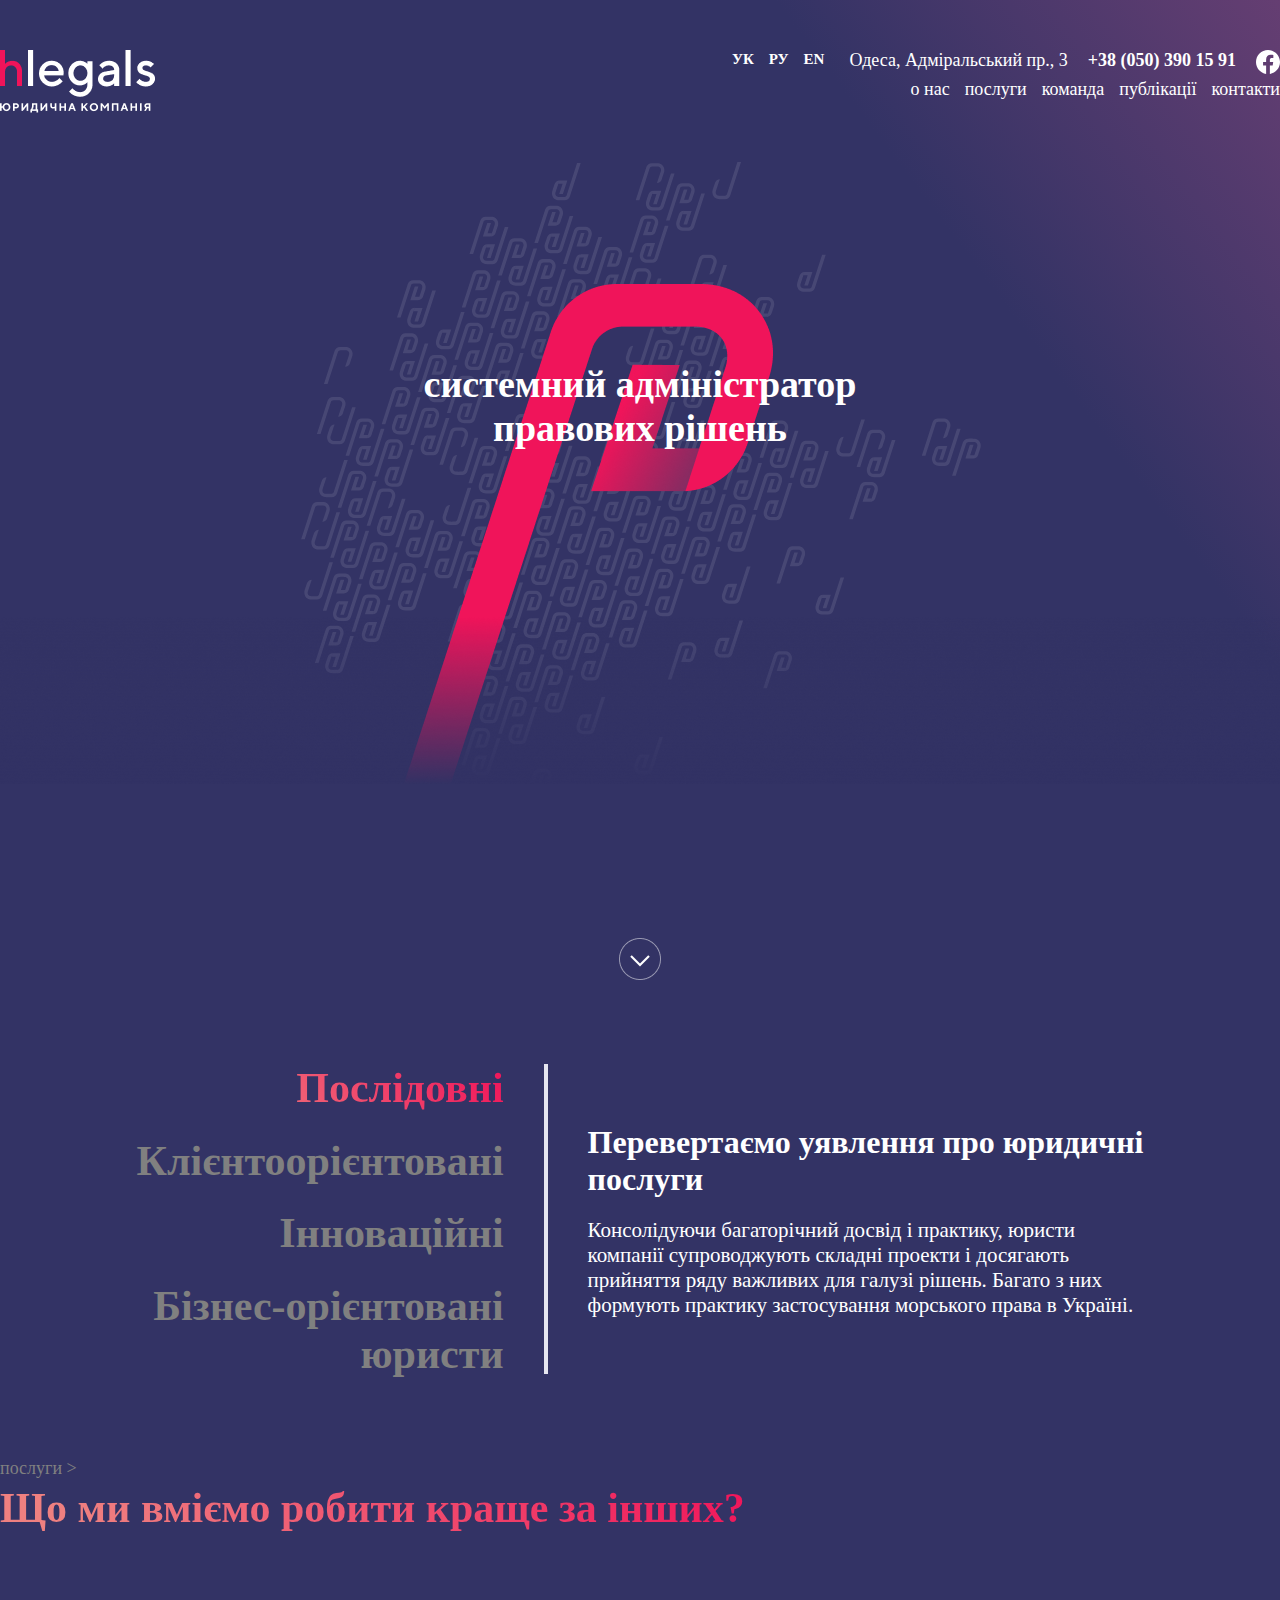
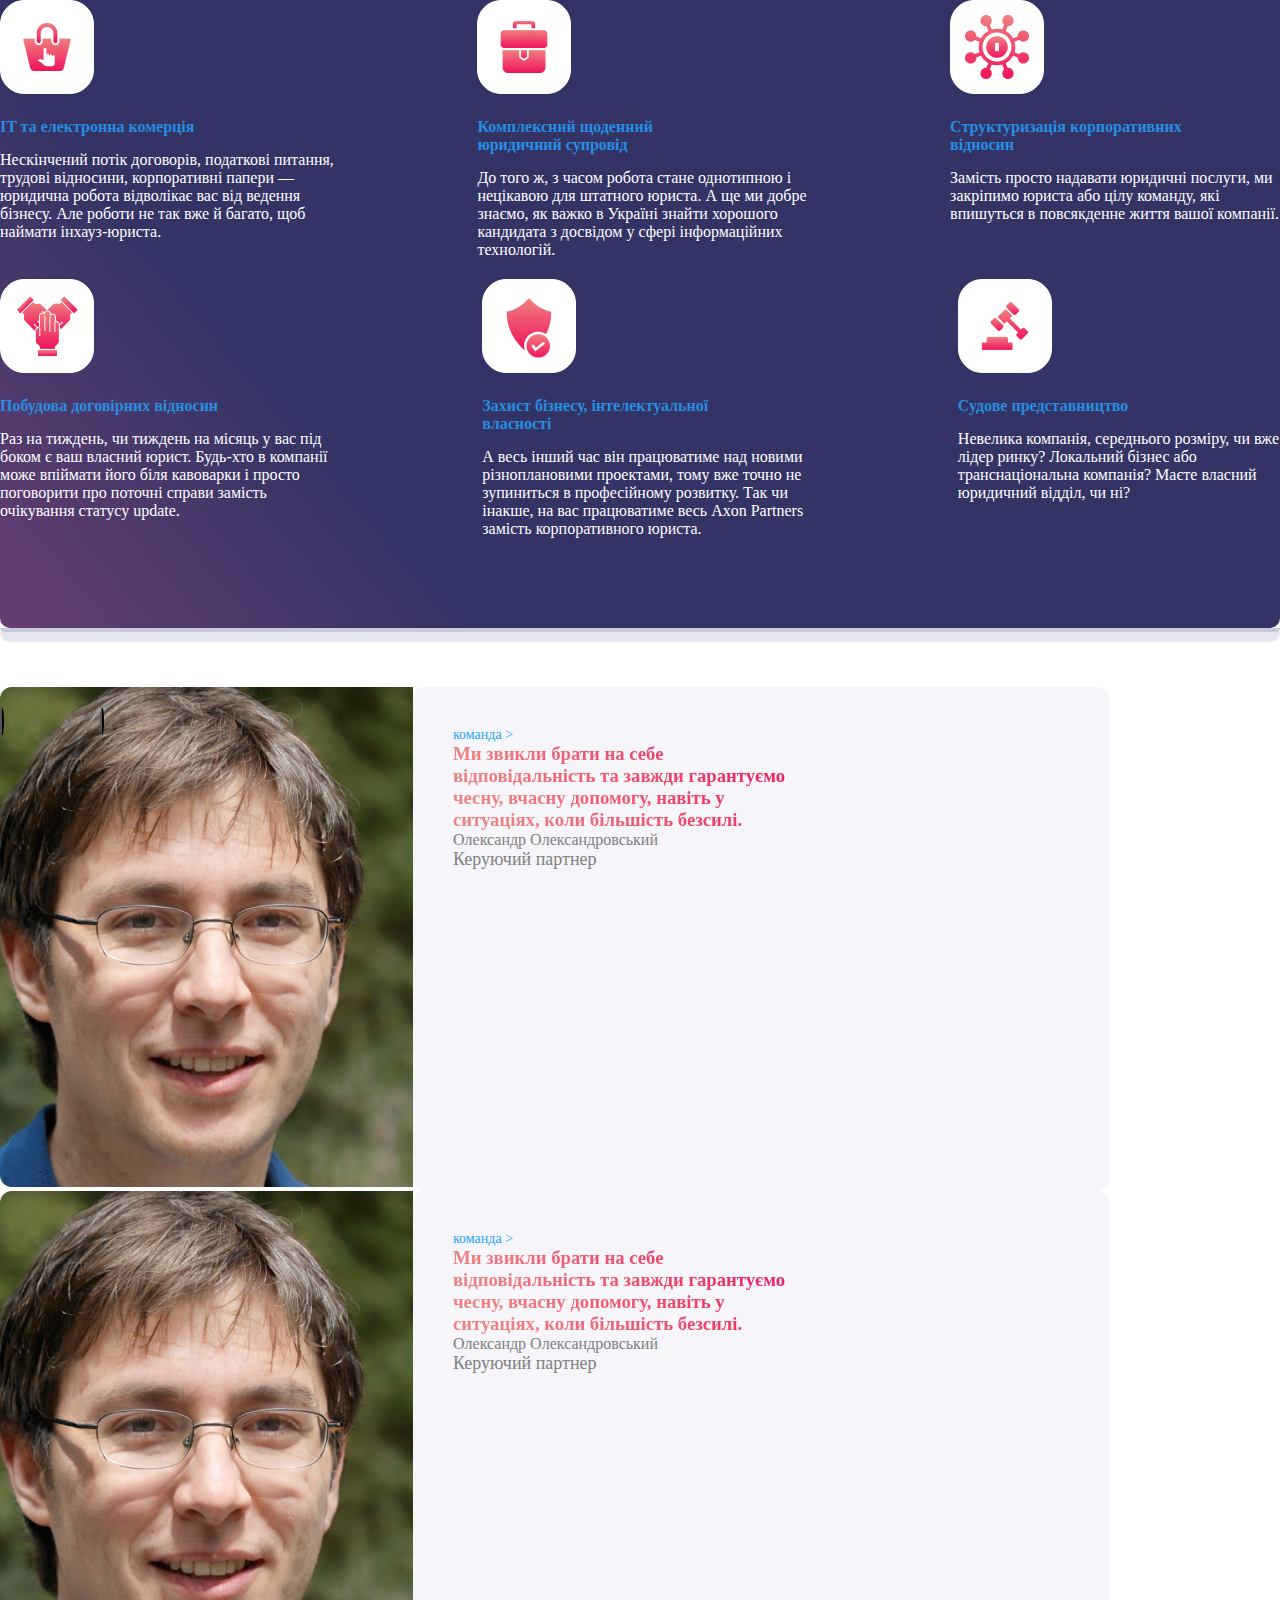
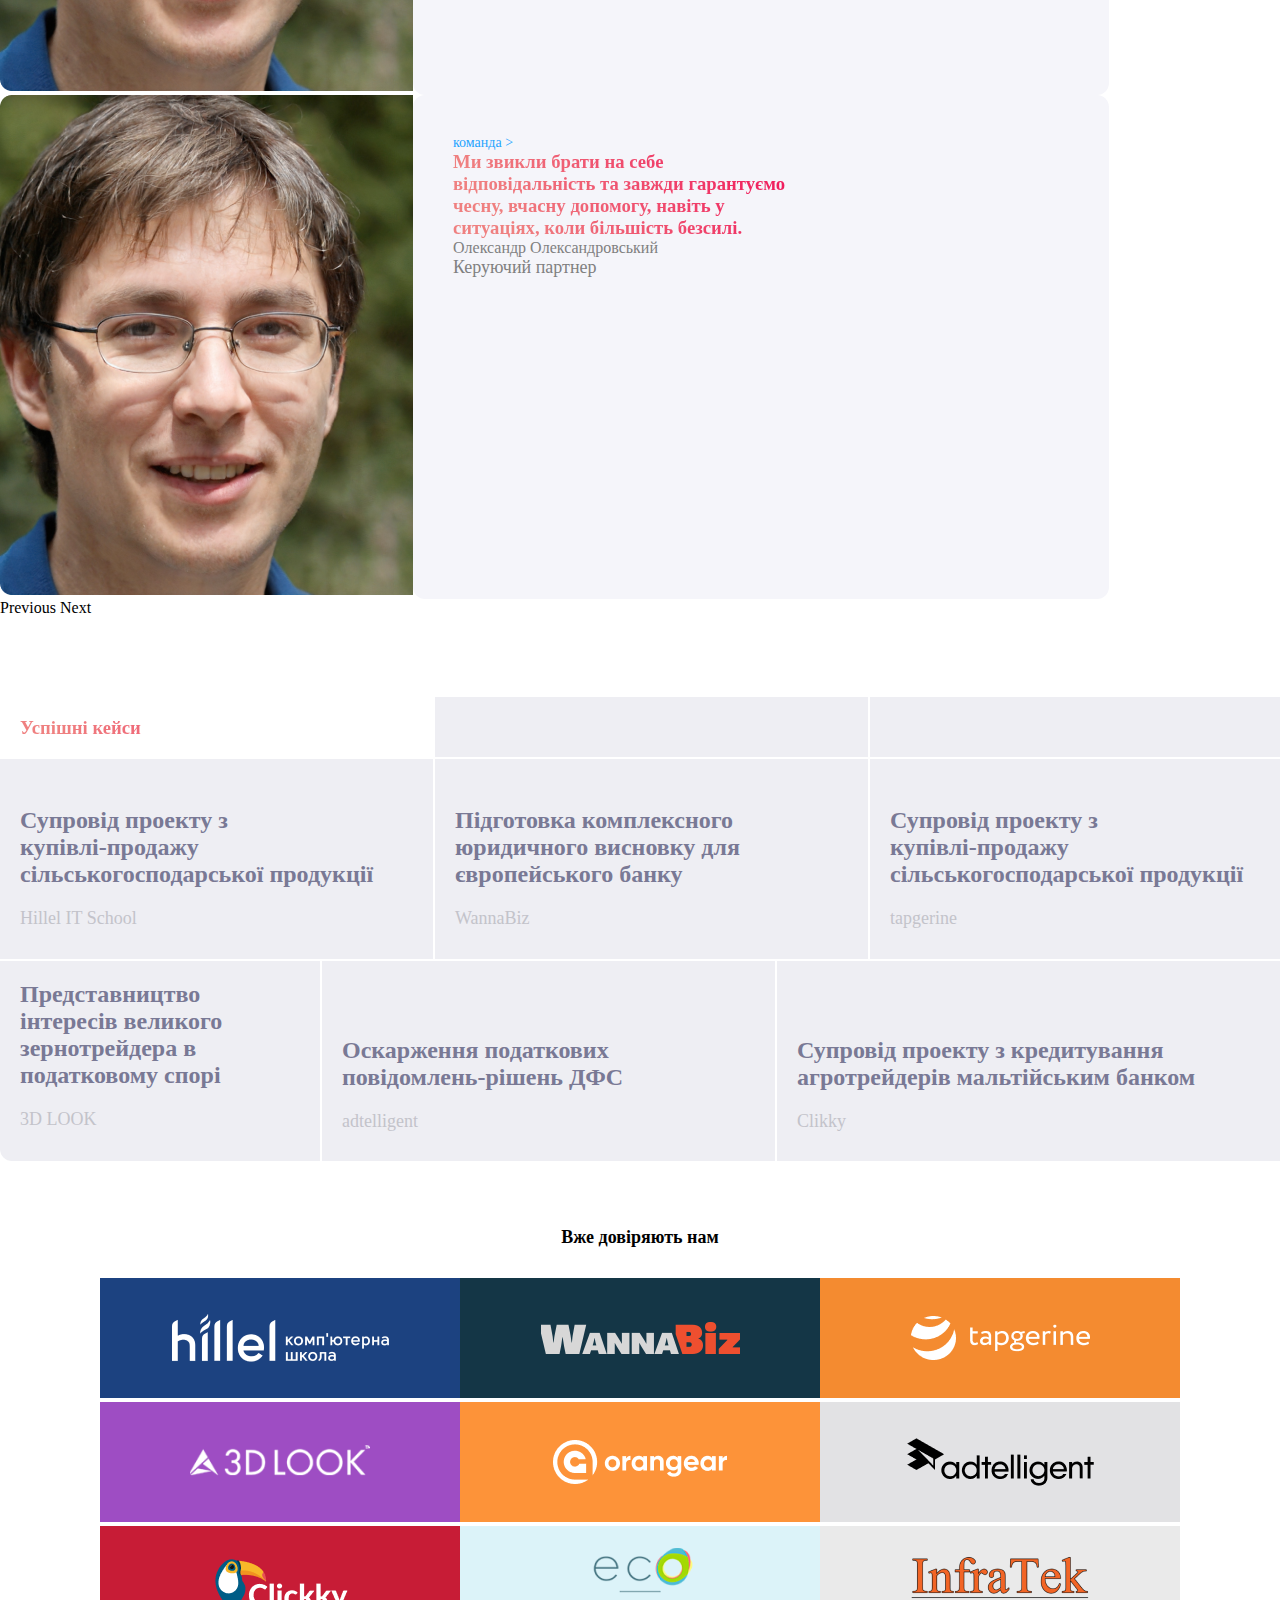
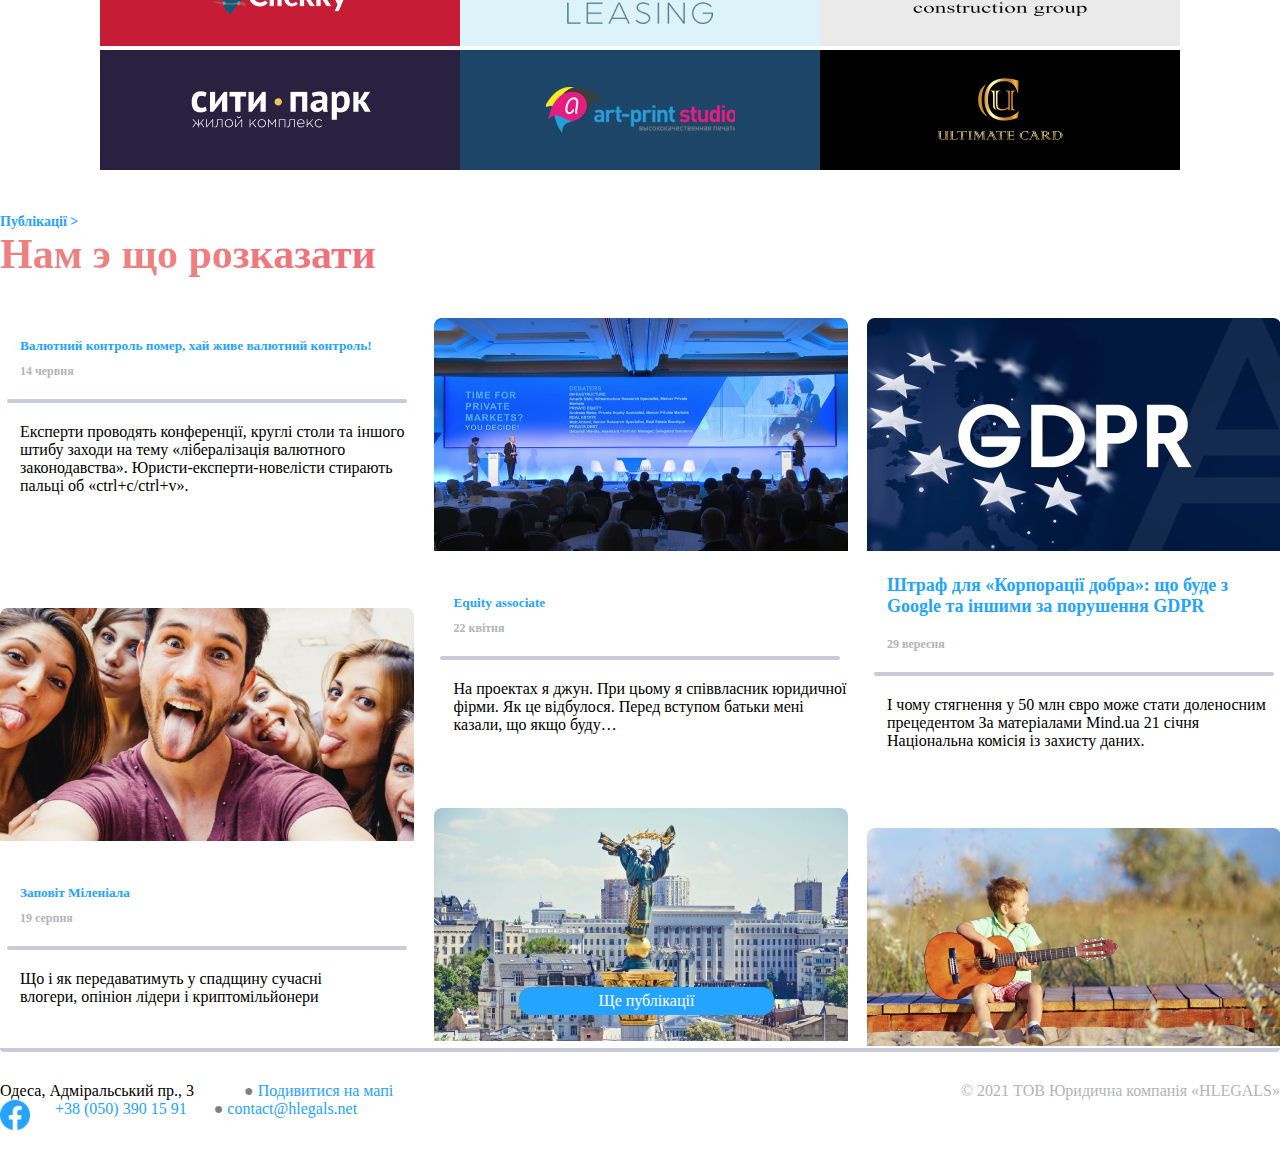
==== commit 4674cc6d: "123" ====
--- a/index.html
+++ b/index.html
@@ -248,11 +248,12 @@
      </div>
     </section>
     <section>
-        <div class="container unusual_cont">
+        <div >
 <div class="wrap companies_trust">
     <h5>Вже довіряють нам</h5>
 </div>
-<div class="wrap section_12img">
+<div class="container unusual_cont">
+<div class="wrap image_cont">
     <div class="div1"><img src="./images/hillel.png" alt="hillel"> </div>
     <div class="div2"><img src="./images/wannabiz.png" alt="wannabiz"> </div>
     <div class="div3"><img src="./images/tapgerine.png" alt="tapgerine"> </div>
@@ -267,9 +268,10 @@
     <div class="div12"><img src="./images/ultimate_card.png" alt="ultimate_card"> </div>
     </div>
 </div>
+</div>
     </section>
     <section class="publications_bg">
-        <div class="container">
+        <div class="container blur_help">
             <div class="">
 <div class="padd_top"><p>Публікації &#62;</p>
 <h3>Нам э що розказати</h3>
@@ -329,13 +331,14 @@
             </div>
             <div class="gridRight_item_second"> <img src="./images/boy_and_guitar.png" alt="boy_and_guitar"></div>
             </div>
-        </div>
             
+        </div>
+        
             
 
-       
-</div>
-
+        
+</div>
+<div class="blur"></div>
         <div class="grey_line"></div>
             </div>
         </div>
--- a/styles/styles.css
+++ b/styles/styles.css
@@ -59,7 +59,7 @@
 }
 
 .gradient_bg {
-  background: linear-gradient(53deg, rgb(51, 51, 101) 75%, rgb(101, 62, 114) 100%);
+  background: url("../images/blur.png") repeat-x center bottom 200px, url("../images/symbol.png") no-repeat center bottom 200px, url("../images/pattern.svg") no-repeat center bottom 200px, linear-gradient(53deg, rgb(51, 51, 101) 75%, rgb(101, 62, 114) 100%);
 }
 
 .text_colour {
@@ -426,7 +426,7 @@
 }
 
 .unusual_cont {
-  max-width: 1440px;
+  max-width: 1464px;
 }
 
 .padd_top {
@@ -550,7 +550,9 @@
 }
 
 .blur {
-  filter: blur(100px);
+  background: linear-gradient(180deg, rgba(245, 245, 250, 0) 0%, #F5F5FA 86.5%);
+  height: 200px;
+  position: absolute;
 }
 
 .footer_top_position {
@@ -612,4 +614,11 @@
 
 .copyright_company {
   color: #B3B3BA;
+}
+
+.image_cont {
+  justify-content: center;
+}
+.image_cont div {
+  width: 360px;
 }/*# sourceMappingURL=styles.css.map */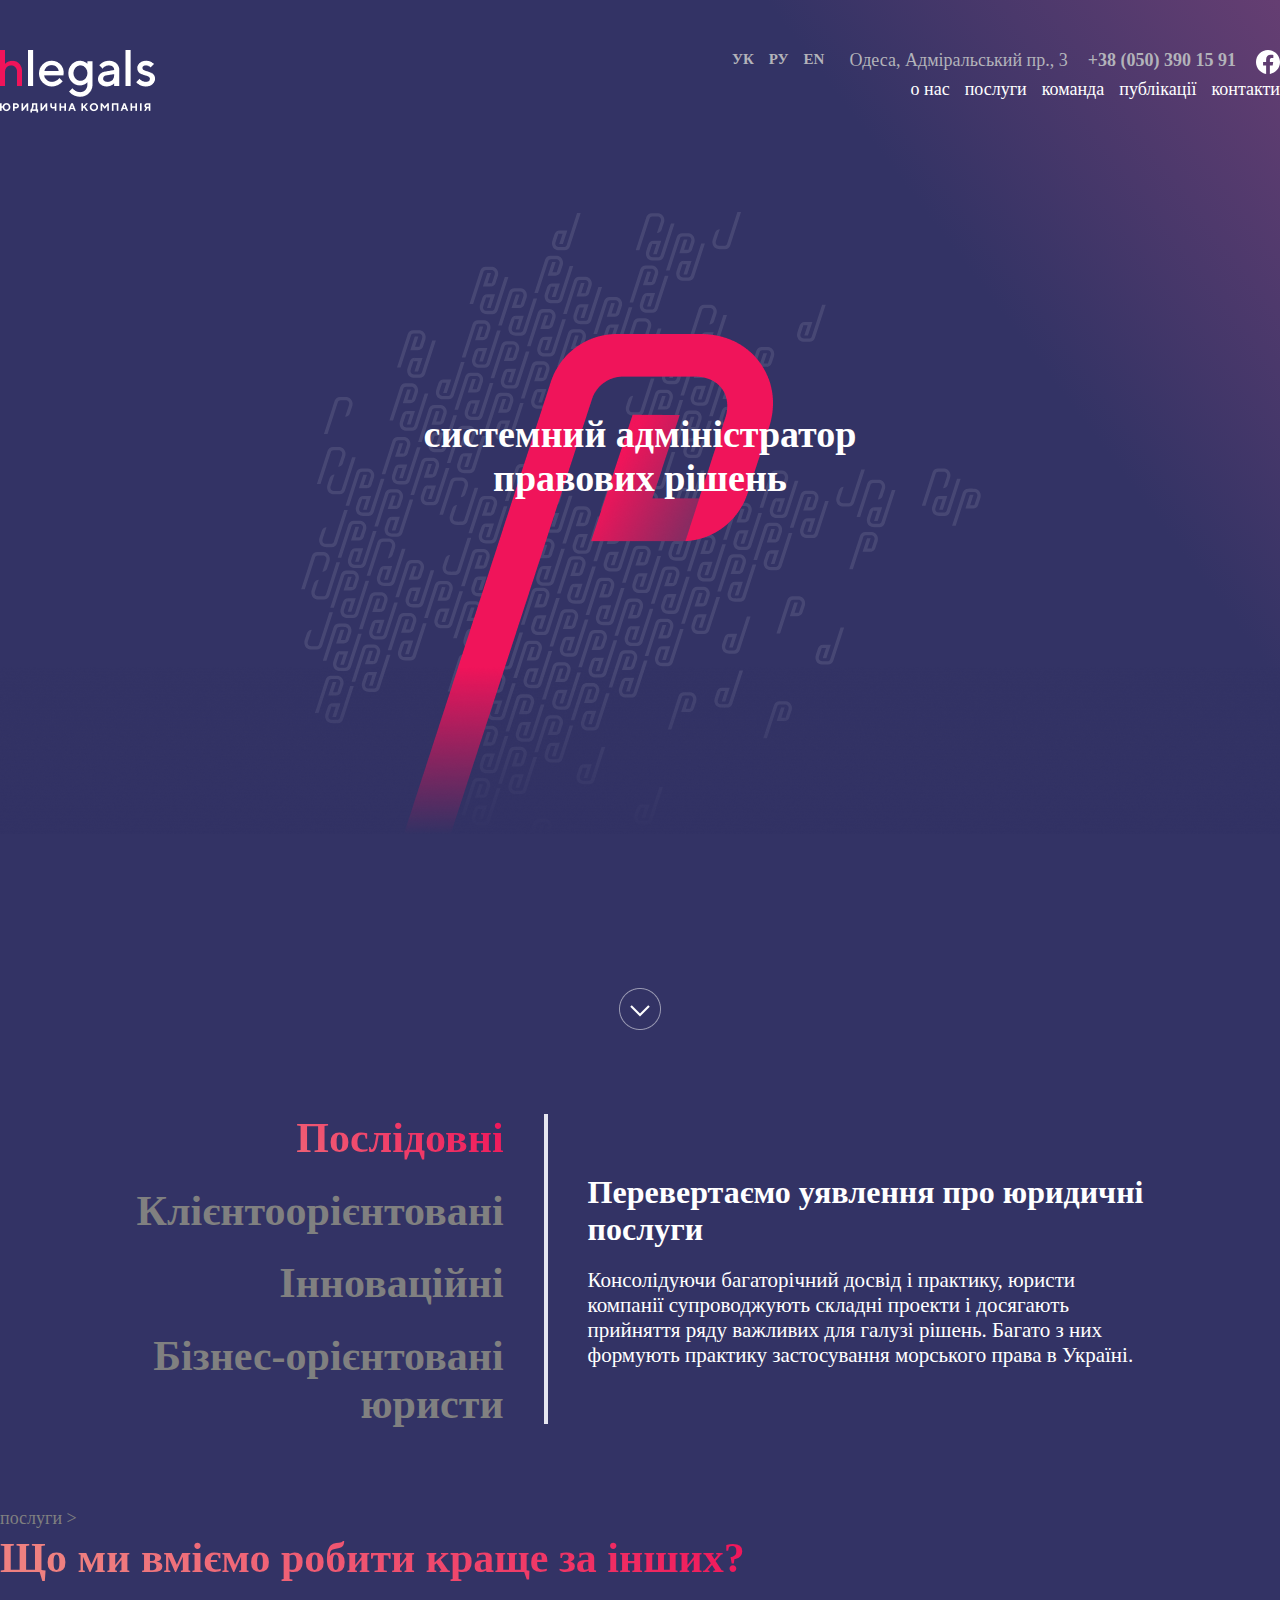
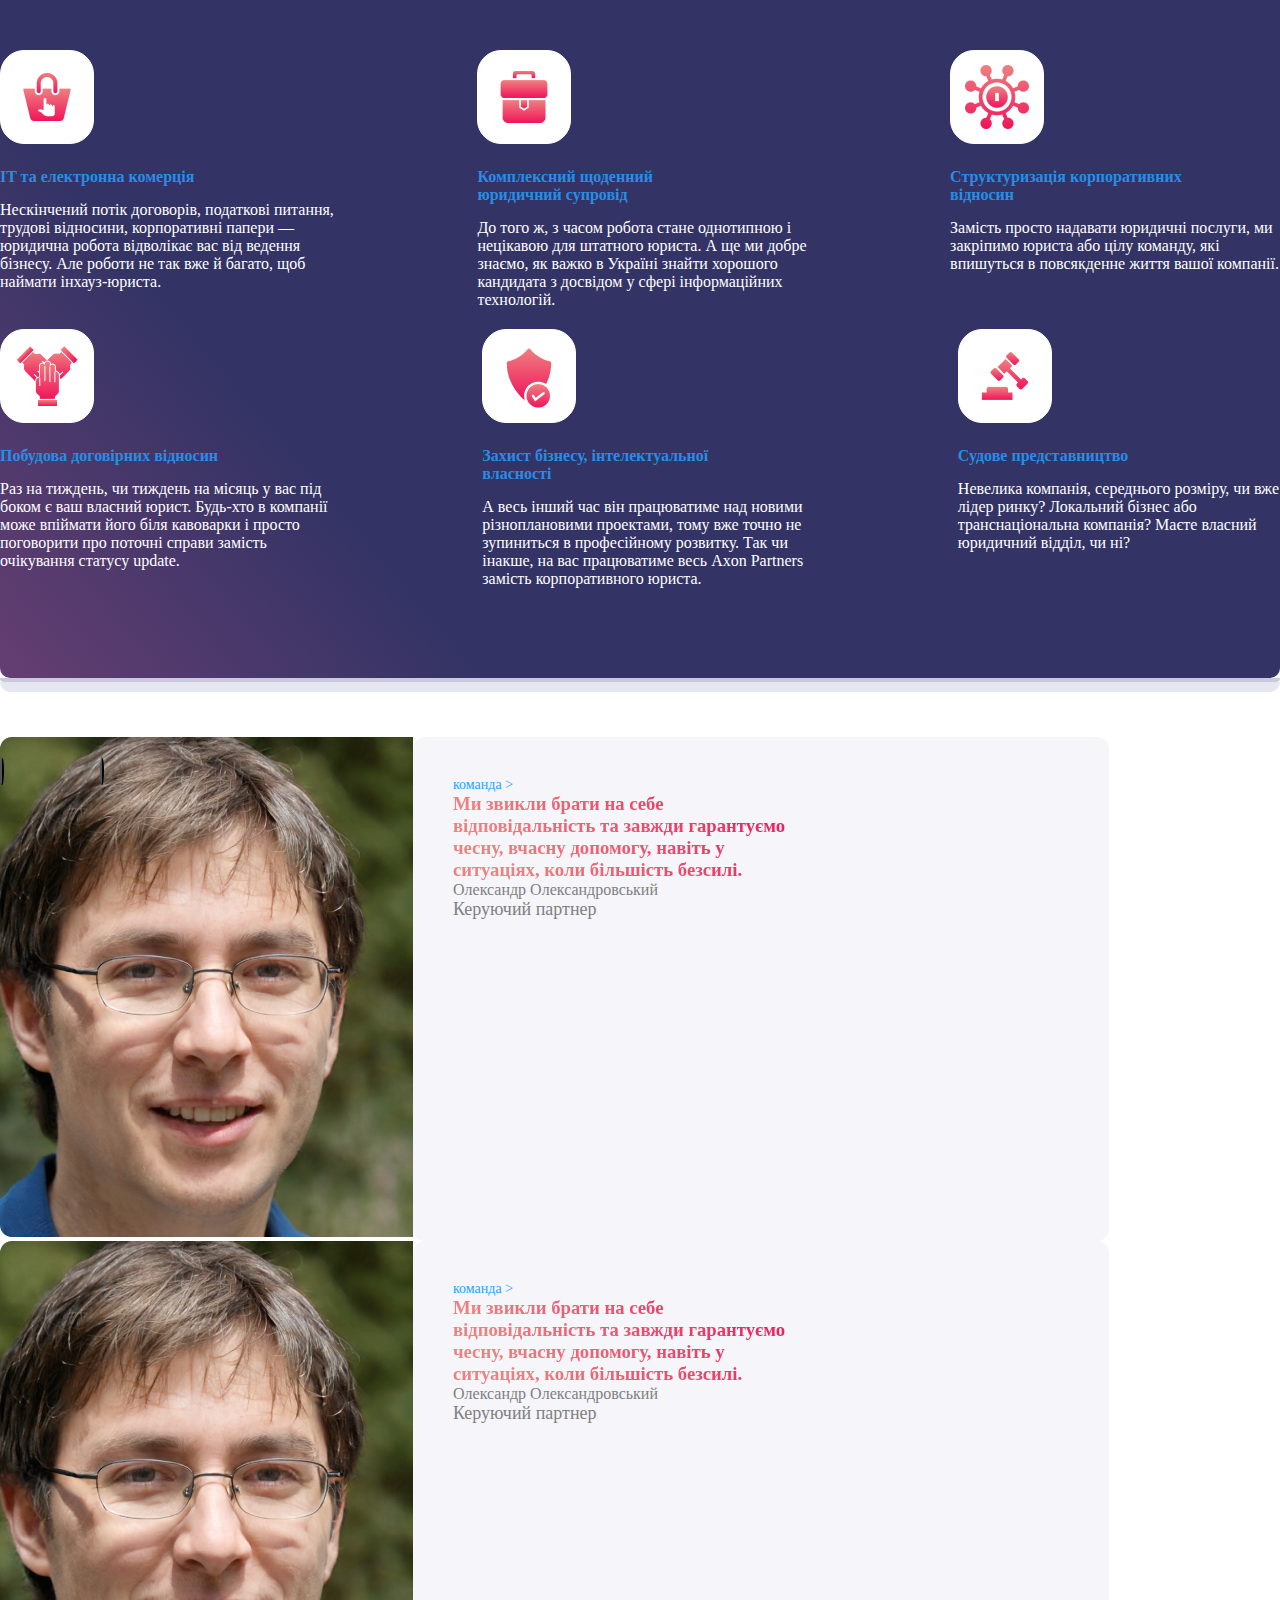
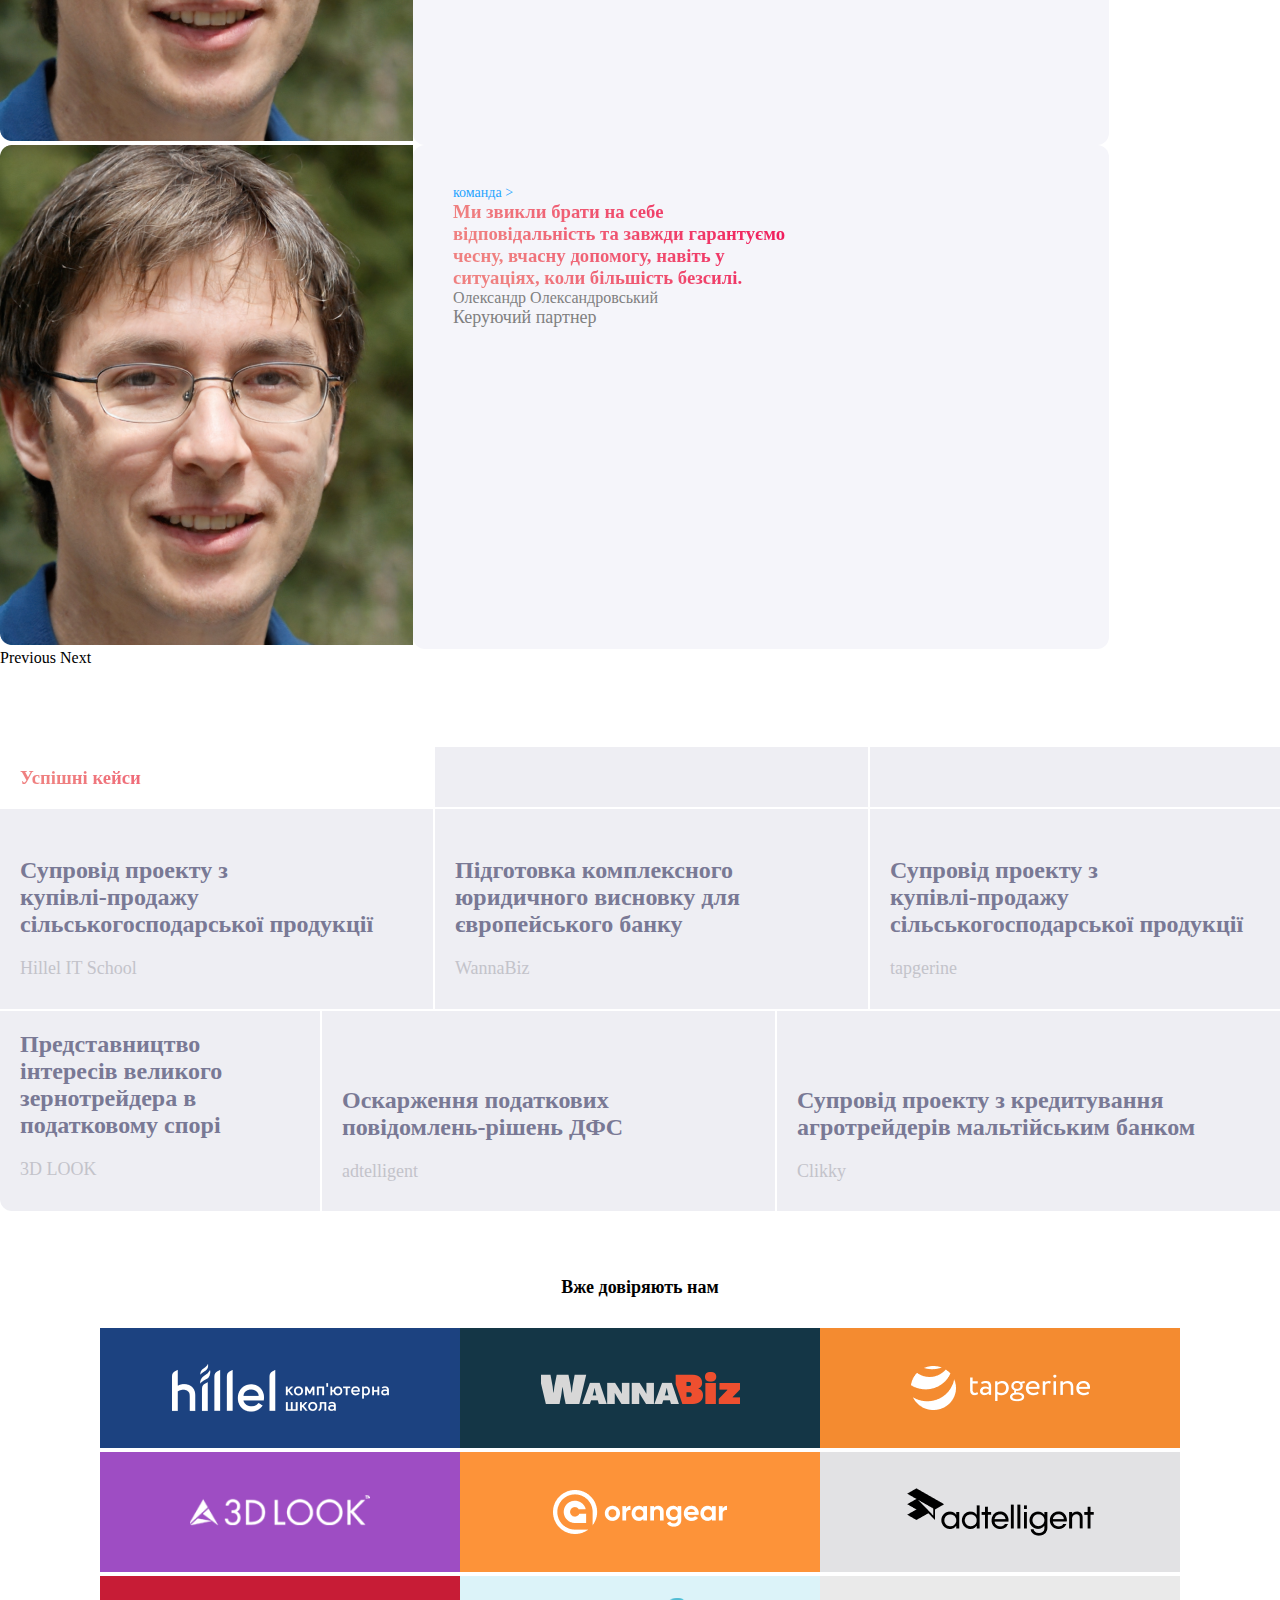
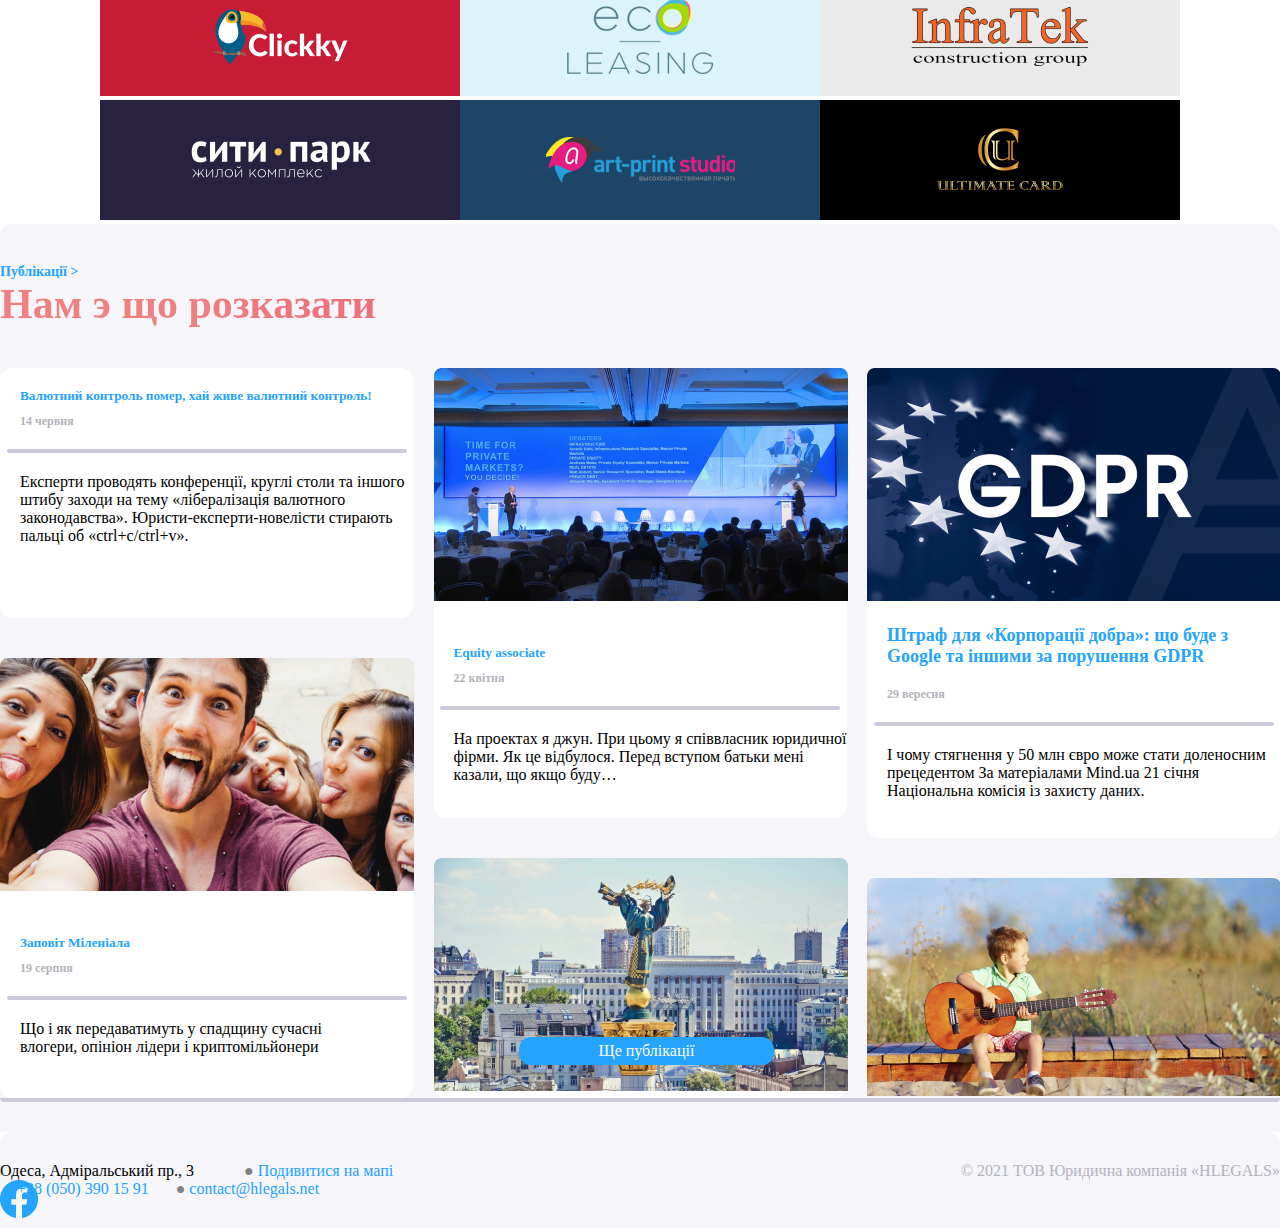
==== commit fcbf1a48: "finished=sad" ====
--- a/index.html
+++ b/index.html
@@ -8,7 +8,8 @@
     <link rel="stylesheet" href="./styles/styles.css">
     <script src="https://cdn.jsdelivr.net/npm/@popperjs/core@2.11.6/dist/umd/popper.min.js" integrity="sha384-oBqDVmMz9ATKxIep9tiCxS/Z9fNfEXiDAYTujMAeBAsjFuCZSmKbSSUnQlmh/jp3" crossorigin="anonymous"></script>
 <script src="https://cdn.jsdelivr.net/npm/bootstrap@5.3.0-alpha1/dist/js/bootstrap.min.js" integrity="sha384-mQ93GR66B00ZXjt0YO5KlohRA5SY2XofN4zfuZxLkoj1gXtW8ANNCe9d5Y3eG5eD" crossorigin="anonymous"></script>
-    <title>Exam</title>
+<link rel="stylesheet" href="../styles/media.css">
+<title>Exam</title>
 </head>
 <body>
 <header class="gradient_bg">
@@ -17,30 +18,30 @@
 <div class="wrap nav_position">
 <div class="Logo"><a href=""><img src="./images/Logo_Min.png" alt="LOGO"></a></div>
 <div>
-<ul class="wrap NAV_FONT">
+<ul class="wrap NAV_FONT phone_nav">
     <li><div class="text_colour localization"><a href="#">УК</a></div></li>
     <li><div class="text_colour localization"><a href="#">РУ</a></div></li>
     <li><div class="text_colour localization"><a href="#">EN</a></div></li>
-    <li><div class="text_colour first_nav_position"><a href="#">Одеса, Адміральський пр., 3</a></div></li>
+    <li><div class="text_colour first_nav_position phone-display"><a href="#" >Одеса, Адміральський пр., 3</a></div></li>
     <li><div class="text_colour first_nav_position"><a href="#">+38 (050) 390 15 91</a></div></li>
     <li><div class="text_colour first_nav_position"><a href="#"><img src="./images/FB.svg" alt="FB"></a></div></li>
 </ul>
 
 <ul class="wrap last_nav">
     <li>
-        <div class="text_colour"><a href="#">о нас</a></div>
-    </li>
-    <li>
-        <div class="text_colour"><a href="#">послуги</a></div>
-    </li>
-    <li>
-        <div class="text_colour"><a href="#">команда</a></div>
+        <div class="text_colour"><a href="./pages/amenities.html">о нас</a></div>
+    </li>
+    <li>
+        <div class="text_colour"><a href="./pages/amenities.html">послуги</a></div>
+    </li>
+    <li>
+        <div class="text_colour"><a href="./pages/Team.html">команда</a></div>
     </li>
     <li>
         <div class="text_colour"><a href="#">публікації</a></div>
     </li>
     <li>
-        <div class="text_colour"><a href="#">контакти</a></div>
+        <div class="text_colour"><a href="./pages/Map.html">контакти</a></div>
     </li>
 
 </ul>
--- a/styles/styles.css
+++ b/styles/styles.css
@@ -484,8 +484,9 @@
 }
 
 .publications_bg {
-  background-color: linear-gradient(180deg, rgba(245, 245, 250, 0) 0%, #eeeef3 86.5%);
-  overflow: hidden;
+  background-color: #F5F5FA;
+  border-top-right-radius: 12px;
+  border-top-left-radius: 12px;
 }
 
 .publications_gridCenter {
@@ -556,6 +557,7 @@
 }
 
 .footer_top_position {
+  padding-top: 30px;
   justify-content: space-between;
 }
 
@@ -587,6 +589,9 @@
 .NAV_FONT :nth-child(5) {
   font-size: 16;
   font-weight: bold;
+}
+.NAV_FONT li div a {
+  color: #B3B3BA;
 }
 
 .gray_dot {
@@ -604,10 +609,6 @@
   color: #B3B3BA;
 }
 
-.FB_img {
-  width: 80%;
-}
-
 .blue_ a {
   color: rgb(36, 163, 255);
 }
@@ -621,4 +622,593 @@
 }
 .image_cont div {
   width: 360px;
+}
+
+.our_abilities {
+  padding-top: 70px;
+}
+
+.our_amenities_page {
+  padding-top: 40px;
+}
+
+.language_changer_am_page {
+  font-size: 12px;
+  font-weight: bold;
+}
+
+.adress_amnts_page {
+  font-size: 16px;
+  font-weight: 400;
+}
+
+.tel_call_amnts_page {
+  font-size: 16px;
+  font-weight: bold;
+}
+
+.address_footer {
+  font-size: 16px;
+  font-weight: medium;
+}
+
+.footer_position_amnts_page {
+  padding: 30px 0;
+}
+
+.fonts_footer a {
+  font-size: 16px;
+}
+.fonts_footer p {
+  font-size: 16px;
+}
+
+.nav_position {
+  padding-bottom: 50px;
+}
+
+.It_and_Ecomerce {
+  flex-direction: column;
+  align-content: center;
+}
+.It_and_Ecomerce div h4, .It_and_Ecomerce div p {
+  text-align: center;
+}
+.It_and_Ecomerce div p {
+  color: white;
+  font-size: 21px;
+  font-weight: 300;
+}
+.It_and_Ecomerce div h4 {
+  background-image: linear-gradient(53deg, rgb(239, 128, 128) 17%, rgb(240, 20, 90) 100%);
+  -webkit-background-clip: text;
+          background-clip: text;
+  color: transparent;
+  font-size: 42px;
+  font-weight: auto;
+}
+.It_and_Ecomerce div img {
+  padding-bottom: 20px;
+}
+.It_and_Ecomerce div h4, .It_and_Ecomerce div p, .It_and_Ecomerce div a {
+  margin: 0;
+}
+.It_and_Ecomerce :nth-child(3) p {
+  padding: 20px 0;
+}
+
+.Ecomerce_btn {
+  justify-content: center;
+  padding: 40px 0 80px 0;
+}
+.Ecomerce_btn a {
+  background-color: #24A3FF;
+  color: white;
+  bottom: 50px;
+  left: 85px;
+  text-align: center;
+  padding: 16px 35px;
+  border-radius: 12px;
+}
+.Ecomerce_btn a:hover {
+  box-shadow: 0px 0px 10px 1px #24A3FF;
+}
+
+.for_img {
+  justify-content: center;
+}
+
+.gray_line {
+  padding: 2px;
+  background-color: gray;
+}
+
+.column {
+  flex-direction: column;
+}
+.column div h3 {
+  color: #F5F5FA;
+  padding: 20px 0 30px 0;
+  font-size: 24px;
+}
+
+.list {
+  justify-content: space-between;
+}
+.list ul {
+  list-style: disc;
+  color: #F0145A;
+}
+.list ul p {
+  color: #F5F5FA;
+  font-size: 18px;
+  font-weight: 400;
+}
+
+.for_list {
+  max-width: 1100px;
+}
+
+.fixed_class {
+  margin: 0 auto;
+}
+
+.list_section {
+  padding-bottom: 75px;
+}
+
+.keyboard_added {
+  background: url(../images/Cover_keyboard.png) no-repeat center top, linear-gradient(230deg, rgb(51, 51, 101) 79%, rgb(101, 62, 114) 100%);
+  background-size: contain;
+}
+
+.color_text_aboutPage a {
+  color: #24A3FF;
+  position: relative;
+}
+.color_text_aboutPage a:hover {
+  color: #F0145A;
+}
+.color_text_aboutPage a::before {
+  content: "";
+  position: absolute;
+  height: 2px;
+  width: 0;
+  background-color: #F0145A;
+  bottom: -3px;
+  transition: 0.5s;
+}
+
+a:hover::before {
+  width: 100%;
+}
+
+.for_unusual_p {
+  max-width: 1095px;
+  margin: 0 auto;
+}
+
+.team_list {
+  justify-content: space-between;
+}
+.team_list ul {
+  padding: 0 0 0 20px;
+  margin: 0;
+}
+.team_list ul li p {
+  margin: 0;
+}
+
+.law_amenities {
+  justify-content: space-between;
+}
+.law_amenities h3 {
+  background-image: linear-gradient(53deg, rgb(239, 128, 128) 17%, rgb(240, 20, 90) 100%);
+  -webkit-background-clip: text;
+          background-clip: text;
+  color: transparent;
+  font-size: 36px;
+  font-weight: bold;
+  margin: 0;
+  padding-bottom: 20px;
+}
+.law_amenities p {
+  margin: 0;
+  padding-bottom: 20px;
+}
+
+.paragraph_numbers {
+  background-image: linear-gradient(53deg, rgb(239, 128, 128) 17%, rgb(240, 20, 90) 100%);
+  -webkit-background-clip: text;
+          background-clip: text;
+  color: transparent;
+  font-size: 36px;
+  font-weight: bold;
+}
+
+.team_list_item {
+  justify-content: space-between;
+}
+
+.paragraph_properties :last-child {
+  padding-bottom: 0;
+}
+.paragraph_properties p {
+  font-size: 21px;
+}
+
+.bg_team {
+  background-image: url(../images/bg_team.png);
+  background-repeat: no-repeat;
+  background-position: center;
+  background-size: cover;
+}
+.bg_team div {
+  text-shadow: rgba(40, 40, 86, 0.8) 1px 1px 20px;
+}
+.bg_team div h2 {
+  text-transform: uppercase;
+  font-size: 96px;
+  font-weight: bold;
+  color: #F5F5FA;
+  padding: 200px 257px;
+  letter-spacing: 63px;
+}
+
+.team_img {
+  justify-content: center;
+  align-content: center;
+}
+
+.bottom_position_sect {
+  padding-bottom: 100px;
+}
+
+.sect_position {
+  padding: 80px 0 90px 0;
+}
+
+.condition {
+  justify-content: space-between;
+}
+.condition h4 {
+  background-image: linear-gradient(53deg, rgb(239, 128, 128) 17%, rgb(240, 20, 90) 100%);
+  -webkit-background-clip: text;
+          background-clip: text;
+  color: transparent;
+  font-size: 36px;
+  font-weight: bold;
+}
+.condition p {
+  padding-right: 40px;
+  font-size: 21px;
+}
+
+.mostly_gray_bg {
+  background-color: #F5F5FA;
+}
+
+.achievments {
+  justify-content: center;
+}
+.achievments div p {
+  padding: 30px 0;
+  font-size: 14px;
+  letter-spacing: 1px;
+  color: #323264;
+  font-weight: bold;
+}
+
+.carousel_list {
+  padding-bottom: 30px;
+  justify-content: space-between;
+}
+.carousel_list div {
+  background-color: white;
+  border-radius: 12px;
+}
+
+.carousel_list_item {
+  justify-content: center;
+}
+
+.carousel_list_cont {
+  max-width: 1320px;
+}
+
+.carousel_dots {
+  flex-direction: row;
+  justify-content: center;
+  padding-right: 10px;
+  padding-bottom: 30px;
+}
+.carousel_dots li {
+  padding-right: 15px;
+}
+
+.blue_clr {
+  color: #24A3FF;
+}
+
+.team_nav_position {
+  padding-bottom: 80px;
+}
+
+.centered {
+  justify-content: center;
+}
+
+.hero_tag {
+  background-image: linear-gradient(53deg, rgb(239, 128, 128) 17%, rgb(240, 20, 90) 100%);
+  -webkit-background-clip: text;
+          background-clip: text;
+  color: transparent;
+  font-size: 42px;
+  font-weight: bold;
+}
+
+.team_article {
+  padding-bottom: 80px;
+}
+
+.btn_team a {
+  border-radius: 70%;
+  background-color: #F5F5FA;
+  padding: 10px 16px;
+}
+
+.pre-classes p {
+  margin: 0;
+}
+
+.btn_team {
+  padding: 35px 0 0 120px;
+}
+
+.p_position :nth-child(1) {
+  padding: 20px 0 5px 0;
+  font-size: 18px;
+}
+.p_position :nth-child(2) {
+  font-size: 16px;
+  color: #B3B3BA;
+}
+
+.member_list {
+  padding-right: 19px;
+}
+
+.list_bottom_pad {
+  padding-bottom: 40px;
+}
+
+.all_team_members {
+  padding-bottom: 60px;
+}
+
+.footer_bg {
+  background-color: #F5F5FA;
+}
+
+.footer_position {
+  padding-bottom: 30px;
+}
+
+.down_shift {
+  padding-bottom: 30px;
+}
+
+.width_1100_container {
+  max-width: 1200px;
+}
+
+.row {
+  justify-content: center;
+}
+
+.coloumn {
+  flex-direction: column;
+}
+
+.links {
+  padding-bottom: 20px;
+}
+.links :nth-child(1) p {
+  color: #B3B3BA;
+  font-size: 16px;
+}
+.links :nth-child(2) {
+  padding: 0 5px;
+}
+
+.Alexander_Kac_member {
+  justify-content: center;
+}
+.Alexander_Kac_member h3, .Alexander_Kac_member p, .Alexander_Kac_member a {
+  margin: 0;
+}
+.Alexander_Kac_member p {
+  font-size: 18px;
+  font-weight: 400;
+}
+.Alexander_Kac_member h3 {
+  color: #323264;
+  font-size: 14px;
+  letter-spacing: 1px;
+  padding-bottom: 10px;
+}
+
+.name_article {
+  background-image: linear-gradient(53deg, rgb(239, 128, 128) 17%, rgb(240, 20, 90) 100%);
+  -webkit-background-clip: text;
+          background-clip: text;
+  color: transparent;
+  font-size: 42px;
+  font-weight: 700;
+}
+
+.fixed {
+  border-radius: 0;
+}
+
+.long_paragraph {
+  padding: 40px 0;
+}
+
+.uni_name {
+  padding-bottom: 40px;
+}
+
+.top_shift {
+  padding-top: 40px;
+}
+
+.image_box {
+  padding-right: 40px;
+}
+
+.main_position {
+  padding-bottom: 80px;
+}
+
+.pad_added {
+  padding-bottom: 80px;
+}
+
+.map_pages :nth-child(1) {
+  font-size: 21px;
+  font-weight: 400;
+  padding: 130px 0 20px 0;
+  margin: 0;
+}
+.map_pages :nth-child(2) {
+  padding-right: 410px;
+}
+.map_pages :nth-child(4) {
+  font-size: 21px;
+  padding-bottom: 40px;
+  color: #24A3FF;
+}
+.map_pages :nth-child(3) {
+  font-size: 21px;
+  color: black;
+  padding: 40px 0 20px 0;
+}
+.map_pages :nth-child(6) {
+  font-size: 12px;
+  letter-spacing: 1px;
+  line-height: 16px;
+  color: #24A3FF;
+  padding-top: 20px;
+  position: relative;
+}
+
+.FB_img {
+  position: absolute;
+}
+
+.helper_sect {
+  background-color: #F5F5FA;
+  border-radius: 12px;
+}
+.helper_sect h2 {
+  background-image: linear-gradient(53deg, rgb(239, 128, 128) 17%, rgb(240, 20, 90) 100%);
+  -webkit-background-clip: text;
+          background-clip: text;
+  color: transparent;
+  font-size: 32px;
+  font-weight: 700;
+  padding: 20px;
+}
+.helper_sect input {
+  border-radius: 8px;
+  border-color: transparent;
+  color: #B3B3BA;
+  padding: 10px 357px 10px 10px;
+}
+.helper_sect :nth-child(2) {
+  padding: 0 20px;
+}
+.helper_sect :nth-child(2) input {
+  font-size: 18px;
+  line-height: 26px;
+}
+.helper_sect :nth-child(3) {
+  padding: 20px;
+}
+.helper_sect :nth-child(3) input {
+  border-radius: 8px;
+  border-color: transparent;
+  padding: 11px 357px 143px 10px;
+  font-size: 18px;
+  line-height: 26px;
+}
+.helper_sect :nth-child(4) {
+  padding: 0 20px;
+}
+.helper_sect :nth-child(4) p {
+  font-size: 14px;
+  line-height: 16px;
+  letter-spacing: 1px;
+  color: #B3B3BA;
+}
+.helper_sect :nth-child(5) {
+  padding: 20px;
+}
+.helper_sect :nth-child(5) input {
+  font-size: 18px;
+  line-height: 26px;
+}
+.helper_sect :nth-child(6) {
+  padding: 0 20px;
+}
+.helper_sect :nth-child(6) input {
+  font-size: 18px;
+  line-height: 26px;
+}
+
+.map_above_sect {
+  justify-content: space-between;
+}
+
+.btn_helper {
+  align-self: center;
+  padding: 30px 20px;
+}
+.btn_helper a {
+  background-color: #24A3FF;
+  color: white;
+  bottom: 50px;
+  left: 85px;
+  text-align: center;
+  padding: 15px 80px;
+  border-radius: 12px;
+}
+.btn_helper a:hover {
+  box-shadow: 0px 0px 10px 1px #24A3FF;
+  transition: 0.5s;
+}
+
+.above_map {
+  padding-bottom: 80px;
+}
+
+.map div iframe {
+  width: 100%;
+}
+
+.for_width_620 {
+  max-width: 620px;
+}
+
+.center {
+  padding-top: 200px;
+}
+
+.popup_page h2 {
+  padding-right: 85px;
+}
+
+.img_bg {
+  background-color: #707093;
 }/*# sourceMappingURL=styles.css.map */--- a/styles/media.css
+++ b/styles/media.css
@@ -0,0 +1,11 @@
+@media screen and(max-width: 375px){
+   
+
+
+
+
+
+
+
+
+}